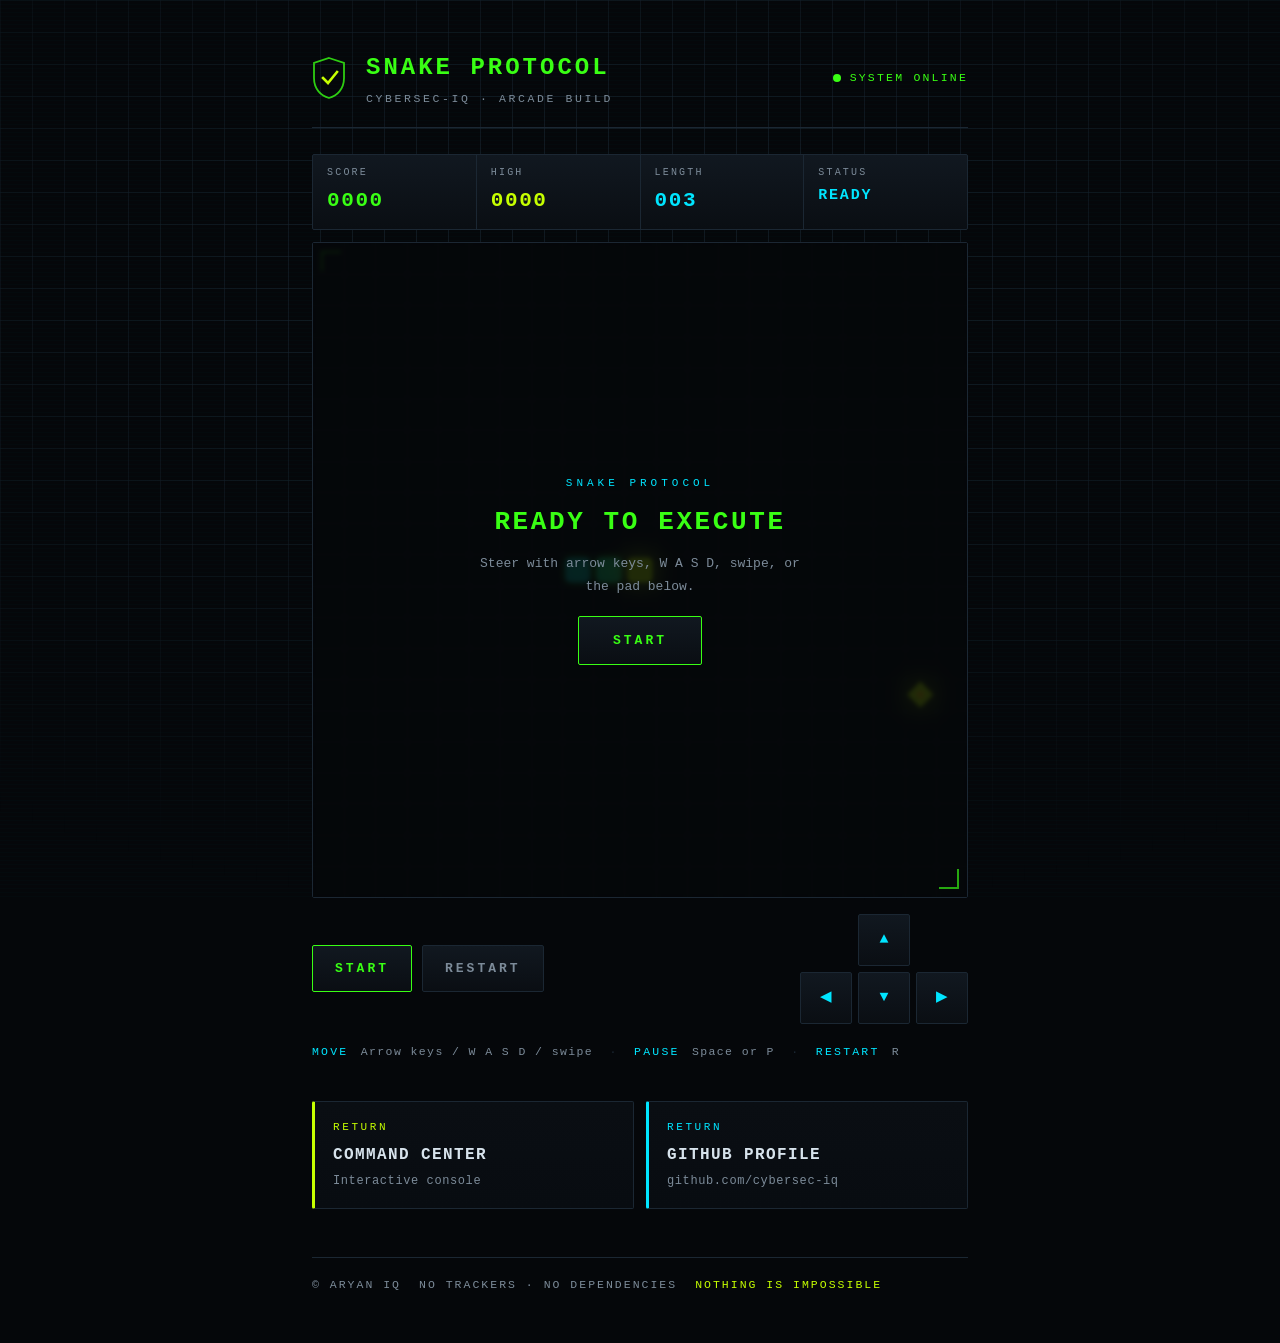
==== docs/snake/index.html @ 689ec7b6 "feat(game): add the playable SNAKE PROTOCOL build Original game, zero dependencies, zero network cal" ====
<!DOCTYPE html>
<html lang="en">
<head>
<meta charset="utf-8">
<meta name="viewport" content="width=device-width, initial-scale=1, viewport-fit=cover">
<meta http-equiv="Content-Security-Policy" content="default-src 'none'; script-src 'self'; style-src 'self'; img-src 'self' data:; connect-src 'none'; base-uri 'none'; form-action 'none'">
<meta name="referrer" content="strict-origin-when-cross-origin">
<title>Snake Protocol — Aryan IQ</title>
<meta name="description" content="SNAKE PROTOCOL — a cyberpunk Snake game by Aryan IQ. Keyboard and touch controls, no dependencies, no tracking.">
<meta name="color-scheme" content="dark">
<meta name="theme-color" content="#05070A">
<link rel="stylesheet" href="../styles.css">
<link rel="stylesheet" href="./styles.css">
<link rel="icon" href="data:image/svg+xml,%3Csvg xmlns='http://www.w3.org/2000/svg' viewBox='0 0 32 32'%3E%3Crect width='32' height='32' fill='%2305070A'/%3E%3Cpath d='M4 22h7v-6h7v-6h7' fill='none' stroke='%2339FF14' stroke-width='4'/%3E%3Crect x='24' y='7' width='5' height='5' fill='%23C6FF00'/%3E%3C/svg%3E">
</head>
<body class="game-body">
<a class="skip" href="#board">Skip to game board</a>

<div class="shell shell--game">

  <header class="mast">
    <svg class="mast__mark" viewBox="0 0 34 42" aria-hidden="true" focusable="false">
      <path d="M17 1 L32 6 V21 C32 32 25 39 17 41 C9 39 2 32 2 21 V6 Z" fill="none" stroke="#39FF14" stroke-width="1.8" opacity=".8"/>
      <path d="M11 21 l5 5 l9 -11" fill="none" stroke="#C6FF00" stroke-width="2.6" stroke-linecap="square"/>
    </svg>
    <div class="mast__id">
      <h1 class="mast__name mast__name--game">SNAKE PROTOCOL</h1>
      <p class="mast__role">cybersec-iq &middot; arcade build</p>
    </div>
    <p class="mast__status"><span class="dot"></span>SYSTEM ONLINE</p>
  </header>

  <main>

    <!-- HUD -->
    <section class="hud" aria-label="Game status">
      <div class="hud__cell">
        <span class="hud__k">Score</span>
        <span class="hud__v" id="score">0000</span>
      </div>
      <div class="hud__cell">
        <span class="hud__k">High</span>
        <span class="hud__v hud__v--lime" id="high">0000</span>
      </div>
      <div class="hud__cell">
        <span class="hud__k">Length</span>
        <span class="hud__v hud__v--cyan" id="length">003</span>
      </div>
      <div class="hud__cell">
        <span class="hud__k">Status</span>
        <span class="hud__v hud__v--status" id="status">READY</span>
      </div>
    </section>

    <p class="sr-live" id="live" role="status" aria-live="polite"></p>

    <!-- Board -->
    <div class="board" id="board">
      <canvas id="canvas" width="640" height="640" role="img"
              aria-label="Snake game board. Use arrow keys or W A S D to steer."></canvas>

      <div class="overlay" id="overlay" data-state="idle">
        <div class="overlay__inner">
          <p class="overlay__k" id="ov-k">SNAKE PROTOCOL</p>
          <p class="overlay__t" id="ov-t">READY TO EXECUTE</p>
          <p class="overlay__d" id="ov-d">Steer with arrow keys, W A S D, swipe, or the pad below.</p>
          <button class="btn btn--primary" id="ov-btn" type="button">START</button>
        </div>
      </div>
    </div>

    <!-- Controls -->
    <div class="controls">
      <div class="controls__btns">
        <button class="btn" id="btn-toggle" type="button" aria-describedby="hint">START</button>
        <button class="btn btn--ghost" id="btn-restart" type="button">RESTART</button>
      </div>

      <div class="pad" role="group" aria-label="Directional pad">
        <button class="pad__b pad__b--up"    type="button" data-dir="up"    aria-label="Move up">&#9650;</button>
        <button class="pad__b pad__b--left"  type="button" data-dir="left"  aria-label="Move left">&#9664;</button>
        <button class="pad__b pad__b--down"  type="button" data-dir="down"  aria-label="Move down">&#9660;</button>
        <button class="pad__b pad__b--right" type="button" data-dir="right" aria-label="Move right">&#9654;</button>
      </div>
    </div>

    <p class="hint" id="hint">
      <span class="hint__k">MOVE</span> Arrow keys / W A S D / swipe
      <span class="hint__sep">&middot;</span>
      <span class="hint__k">PAUSE</span> Space or P
      <span class="hint__sep">&middot;</span>
      <span class="hint__k">RESTART</span> R
    </p>

    <nav class="backnav" aria-label="Return links">
      <a class="card card--gh" href="../">
        <span class="card__k">Return</span>
        <span class="card__v">COMMAND CENTER</span>
        <span class="card__d">Interactive console</span>
      </a>
      <a class="card card--site" href="https://github.com/cybersec-iq" target="_blank" rel="noopener noreferrer">
        <span class="card__k">Return</span>
        <span class="card__v">GITHUB PROFILE</span>
        <span class="card__d">github.com/cybersec-iq</span>
      </a>
    </nav>

  </main>

  <footer class="foot">
    <span>&copy; ARYAN IQ</span>
    <span>NO TRACKERS &middot; NO DEPENDENCIES</span>
    <span class="foot__mission">NOTHING IS IMPOSSIBLE</span>
  </footer>

</div>

<script src="./game.js" defer></script>
</body>
</html>
---- docs/styles.css ----
/* cybersec-iq — shared design tokens + landing shell
   Zero dependencies. Zero external requests. */

:root {
  --void: #05070A;
  --surface: #0A0E13;
  --surface-2: #111820;
  --line: #1B2733;
  --neon: #39FF14;
  --lime: #C6FF00;
  --cyan: #00E5FF;
  --blue: #2979FF;
  --amber: #FFD400;
  --text: #D7E3EC;
  --muted: #7C8B99;
  --mono: ui-monospace, "JetBrains Mono", "Fira Code", SFMono-Regular, Menlo, Consolas, monospace;
  --unit: 8px;
  --radius: 2px;
}

*, *::before, *::after { box-sizing: border-box; }

html { -webkit-text-size-adjust: 100%; }

body {
  margin: 0;
  min-height: 100dvh;
  background: var(--void);
  color: var(--text);
  font-family: var(--mono);
  font-size: 15px;
  line-height: 1.65;
  overflow-x: hidden;
}

/* ambient grid + scanlines, drawn with gradients (no images) */
body::before {
  content: "";
  position: fixed;
  inset: 0;
  z-index: 0;
  pointer-events: none;
  background-image:
    linear-gradient(to right, rgba(27,39,51,.55) 1px, transparent 1px),
    linear-gradient(to bottom, rgba(27,39,51,.55) 1px, transparent 1px);
  background-size: 32px 32px;
  mask-image: radial-gradient(ellipse 90% 70% at 50% 32%, #000 25%, transparent 100%);
  -webkit-mask-image: radial-gradient(ellipse 90% 70% at 50% 32%, #000 25%, transparent 100%);
}
body::after {
  content: "";
  position: fixed;
  inset: 0;
  z-index: 1;
  pointer-events: none;
  opacity: .5;
  background: repeating-linear-gradient(
    to bottom, rgba(0,229,255,.035) 0 1px, transparent 1px 4px);
}

.shell { position: relative; z-index: 2; max-width: 1080px; margin: 0 auto; padding: clamp(20px, 4vw, 48px) clamp(16px, 4vw, 32px) 64px; }

/* ---------- skip link ---------- */
.skip {
  position: absolute; left: -9999px; top: 0;
  background: var(--neon); color: #05070A; padding: 10px 16px;
  font-weight: 700; letter-spacing: 2px; z-index: 99;
}
.skip:focus { left: 8px; top: 8px; }

/* ---------- focus ---------- */
:focus-visible { outline: 2px solid var(--neon); outline-offset: 3px; }

/* ---------- masthead ---------- */
.mast { display: flex; flex-wrap: wrap; align-items: center; gap: 12px 20px; padding-bottom: 18px; border-bottom: 1px solid var(--line); }
.mast__mark { width: 34px; height: 42px; flex: none; }
.mast__id { display: flex; flex-direction: column; }
.mast__name { font-size: clamp(20px, 4.4vw, 26px); font-weight: 700; letter-spacing: 4px; margin: 0; color: var(--neon); }
.mast__role { font-size: clamp(10px, 2.3vw, 11.5px); letter-spacing: 2.6px; color: var(--muted); margin: 2px 0 0; text-transform: uppercase; }
.mast__status { margin-left: auto; display: flex; align-items: center; gap: 9px; font-size: 11.5px; letter-spacing: 2.2px; color: var(--neon); }

.dot { width: 8px; height: 8px; background: currentColor; border-radius: 50%; animation: live 2.6s ease-in-out infinite; flex: none; }
@keyframes live { 0%, 100% { opacity: .38; } 50% { opacity: 1; } }

/* ---------- section chrome ---------- */
.sec { margin-top: clamp(30px, 6vw, 52px); }
.sec__head { display: flex; align-items: center; gap: 12px; margin-bottom: 16px; }
.sec__head h2 { font-size: clamp(12px, 2.8vw, 13.5px); letter-spacing: 4px; color: var(--cyan); margin: 0; text-transform: uppercase; font-weight: 700; }
.sec__head::after { content: ""; flex: 1; height: 1px; background: linear-gradient(to right, var(--line), transparent); }

/* ---------- panel ---------- */
.panel { background: linear-gradient(180deg, var(--surface) 0%, #080C11 100%); border: 1px solid var(--line); border-radius: var(--radius); }
.panel__bar { display: flex; align-items: center; gap: 8px; padding: 10px 14px; background: var(--surface-2); border-bottom: 1px solid var(--line); }
.panel__bar span.led { width: 10px; height: 10px; border-radius: 50%; flex: none; }
.led--r { background: #FF5F57; } .led--y { background: var(--amber); } .led--g { background: var(--neon); }
.panel__title { margin-left: 8px; font-size: 11.5px; letter-spacing: 2.2px; color: #5E6E7C; }

/* ---------- interactive terminal ---------- */
.term { padding: 16px clamp(12px, 3vw, 20px) 14px; }
.term__log { margin: 0; min-height: 240px; max-height: 46vh; overflow-y: auto; font-size: clamp(12.5px, 2.9vw, 14px); scrollbar-width: thin; scrollbar-color: var(--line) transparent; }
.term__log::-webkit-scrollbar { width: 8px; }
.term__log::-webkit-scrollbar-thumb { background: var(--line); }
.term__line { white-space: pre-wrap; overflow-wrap: anywhere; margin: 0; }
.term__line--cmd { color: var(--text); }
.term__line--key { color: var(--cyan); }
.term__line--ok { color: var(--neon); }
.term__line--hi { color: var(--lime); }
.term__line--err { color: var(--amber); }
.term__line--dim { color: var(--muted); }
.term__line a { color: var(--blue); text-underline-offset: 3px; }
.term__line a:hover, .term__line a:focus-visible { color: var(--cyan); }

.term__form { display: flex; align-items: center; gap: 10px; margin-top: 12px; border-top: 1px solid var(--line); padding-top: 12px; }
.term__ps { color: var(--lime); font-weight: 700; flex: none; }
.term__in {
  flex: 1; min-width: 0; background: transparent; border: 0; color: var(--text);
  font: inherit; font-size: clamp(12.5px, 2.9vw, 14px); padding: 4px 0; caret-color: var(--neon);
}
.term__in:focus { outline: none; }
.term__form:focus-within { border-top-color: var(--neon); }
.term__hint { font-size: 11px; letter-spacing: 1.6px; color: var(--muted); margin: 10px 0 0; }

/* ---------- action grid ---------- */
.grid { display: grid; grid-template-columns: repeat(auto-fit, minmax(210px, 1fr)); gap: 12px; }

.card {
  display: block; padding: 16px 18px; text-decoration: none; color: var(--text);
  background: linear-gradient(180deg, var(--surface) 0%, #080C11 100%);
  border: 1px solid var(--line); border-left: 3px solid var(--accent, var(--cyan));
  border-radius: var(--radius); transition: border-color .18s ease, transform .18s ease, background .18s ease;
}
.card:hover, .card:focus-visible { border-color: var(--accent, var(--cyan)); transform: translateY(-2px); background: linear-gradient(180deg, #0D141C 0%, #0A0F15 100%); }
.card__k { display: block; font-size: 11px; letter-spacing: 2.6px; color: var(--accent, var(--cyan)); text-transform: uppercase; }
.card__v { display: block; margin-top: 6px; font-size: clamp(14px, 3.2vw, 16px); font-weight: 700; letter-spacing: 1.4px; }
.card__d { display: block; margin-top: 4px; font-size: 12px; color: var(--muted); letter-spacing: .6px; }

.card--snake { --accent: var(--neon); }
.card--site  { --accent: var(--cyan); }
.card--gh    { --accent: var(--lime); }

/* ---------- footer ---------- */
.foot { margin-top: 48px; padding-top: 18px; border-top: 1px solid var(--line); display: flex; flex-wrap: wrap; gap: 8px 18px; font-size: 11.5px; letter-spacing: 2px; color: var(--muted); }
.foot a { color: var(--muted); text-decoration: none; }
.foot a:hover, .foot a:focus-visible { color: var(--neon); }
.foot__mission { color: var(--lime); }

@media (prefers-reduced-motion: reduce) {
  *, *::before, *::after { animation-duration: .001ms !important; animation-iteration-count: 1 !important; transition-duration: .001ms !important; }
  body::after { display: none; }
}
---- docs/snake/styles.css ----
/* cybersec-iq — SNAKE PROTOCOL
   Extends ../styles.css. No external assets. */

.shell--game { max-width: 720px; padding-bottom: 48px; }

.mast__name--game { font-size: clamp(17px, 4vw, 24px); letter-spacing: 3px; }

.sr-live {
  position: absolute; width: 1px; height: 1px; padding: 0; margin: -1px;
  overflow: hidden; clip: rect(0 0 0 0); white-space: nowrap; border: 0;
}

/* ---------- HUD ---------- */

.hud {
  display: grid;
  grid-template-columns: repeat(4, 1fr);
  gap: 1px;
  margin-top: clamp(16px, 4vw, 26px);
  background: var(--line);
  border: 1px solid var(--line);
  border-radius: var(--radius);
  overflow: hidden;
}

.hud__cell {
  background: linear-gradient(180deg, var(--surface-2) 0%, var(--surface) 100%);
  padding: 10px clamp(6px, 2vw, 14px);
  display: flex; flex-direction: column; gap: 3px; min-width: 0;
}

.hud__k {
  font-size: clamp(8.5px, 2.1vw, 10px);
  letter-spacing: 2.2px; color: var(--muted); text-transform: uppercase;
}

.hud__v {
  font-size: clamp(15px, 4.4vw, 21px);
  font-weight: 700; letter-spacing: 1.6px; color: var(--neon);
  font-variant-numeric: tabular-nums;
  white-space: nowrap; overflow: hidden; text-overflow: clip;
}

.hud__v--lime { color: var(--lime); }
.hud__v--cyan { color: var(--cyan); }
.hud__v--status { font-size: clamp(11px, 3vw, 15px); letter-spacing: 1.8px; }

.hud__v--status[data-s="READY"]  { color: var(--cyan); }
.hud__v--status[data-s="ACTIVE"] { color: var(--neon); }
.hud__v--status[data-s="PAUSED"] { color: var(--amber); }
.hud__v--status[data-s="FAILED"] { color: #FF5F57; }

/* ---------- board ---------- */

.board {
  position: relative;
  margin-top: 12px;
  aspect-ratio: 1 / 1;
  width: 100%;
  border: 1px solid var(--line);
  border-radius: var(--radius);
  background: #05070A;
  overflow: hidden;
  touch-action: none;         /* swipes belong to the game, not the page */
}

.board canvas { display: block; width: 100%; height: 100%; }

/* HUD corner brackets on the board */
.board::before, .board::after {
  content: ""; position: absolute; width: 20px; height: 20px; pointer-events: none;
  border-color: var(--neon); border-style: solid; opacity: .65;
}
.board::before { top: 8px;    left: 8px;    border-width: 2px 0 0 2px; }
.board::after  { bottom: 8px; right: 8px;   border-width: 0 2px 2px 0; }

/* ---------- overlay ---------- */

.overlay {
  position: absolute; inset: 0;
  display: flex; align-items: center; justify-content: center;
  background: rgba(5, 7, 10, .86);
  backdrop-filter: blur(2px);
  -webkit-backdrop-filter: blur(2px);
  padding: 20px;
  text-align: center;
}

.overlay[hidden] { display: none; }

.overlay__inner { max-width: 340px; }

.overlay__k {
  margin: 0; font-size: clamp(9.5px, 2.4vw, 11px); letter-spacing: 4px;
  color: var(--cyan); text-transform: uppercase;
}

.overlay__t {
  margin: 8px 0 0; font-size: clamp(18px, 5.2vw, 26px); font-weight: 700;
  letter-spacing: 2.6px; color: var(--neon);
}

.overlay[data-state="over"] .overlay__t { color: #FF5F57; }
.overlay[data-state="paused"] .overlay__t { color: var(--amber); }

.overlay__d {
  margin: 10px 0 0; font-size: clamp(11.5px, 2.9vw, 13px);
  color: var(--muted); line-height: 1.7;
}

.overlay__inner .btn { margin-top: 18px; }

/* ---------- buttons ---------- */

.btn {
  font: inherit; font-size: clamp(11.5px, 2.9vw, 13px); font-weight: 700;
  letter-spacing: 3px; text-transform: uppercase;
  color: var(--neon);
  background: linear-gradient(180deg, var(--surface-2) 0%, var(--surface) 100%);
  border: 1px solid var(--neon); border-radius: var(--radius);
  padding: 12px 22px; min-height: 44px; cursor: pointer;
  transition: background .16s ease, color .16s ease, transform .12s ease;
}
.btn:hover, .btn:focus-visible { background: var(--neon); color: #05070A; }
.btn:active { transform: translateY(1px); }

.btn--primary { padding: 13px 34px; }

.btn--ghost { color: var(--muted); border-color: var(--line); }
.btn--ghost:hover, .btn--ghost:focus-visible { color: var(--cyan); border-color: var(--cyan); background: var(--surface-2); }

/* ---------- controls ---------- */

.controls {
  display: flex; flex-wrap: wrap; align-items: center; justify-content: space-between;
  gap: 16px; margin-top: 16px;
}

.controls__btns { display: flex; gap: 10px; flex-wrap: wrap; }

.pad {
  display: grid;
  grid-template-columns: repeat(3, 52px);
  grid-template-rows: repeat(2, 52px);
  gap: 6px;
}

.pad__b {
  font: inherit; font-size: 15px; line-height: 1;
  color: var(--cyan);
  background: linear-gradient(180deg, var(--surface-2) 0%, var(--surface) 100%);
  border: 1px solid var(--line); border-radius: var(--radius);
  cursor: pointer; display: flex; align-items: center; justify-content: center;
  min-width: 52px; min-height: 52px;
  -webkit-tap-highlight-color: transparent;
  transition: border-color .14s ease, color .14s ease, background .14s ease;
}
.pad__b:hover, .pad__b:focus-visible, .pad__b:active {
  border-color: var(--cyan); color: #05070A; background: var(--cyan);
}

.pad__b--up    { grid-column: 2; grid-row: 1; }
.pad__b--left  { grid-column: 1; grid-row: 2; }
.pad__b--down  { grid-column: 2; grid-row: 2; }
.pad__b--right { grid-column: 3; grid-row: 2; }

/* ---------- hint ---------- */

.hint {
  margin: 16px 0 0; font-size: clamp(10.5px, 2.5vw, 11.5px);
  letter-spacing: 1.4px; color: var(--muted); line-height: 2;
}
.hint__k { color: var(--cyan); letter-spacing: 2.2px; margin-right: 4px; }
.hint__sep { color: var(--line); margin: 0 8px; }

/* ---------- back navigation ---------- */

.backnav {
  display: grid; grid-template-columns: repeat(auto-fit, minmax(210px, 1fr));
  gap: 12px; margin-top: clamp(26px, 5vw, 38px);
}

/* ---------- narrow screens ---------- */

@media (max-width: 600px) {
  .hud { grid-template-columns: repeat(2, 1fr); }
  .controls { flex-direction: column; align-items: stretch; }
  .controls__btns .btn { flex: 1; }
  .pad { justify-content: center; margin: 0 auto; grid-template-columns: repeat(3, 58px); grid-template-rows: repeat(2, 58px); }
  .pad__b { min-width: 58px; min-height: 58px; font-size: 17px; }
}

/* Pointer-capable devices with a keyboard rarely need the pad, but it stays
   available — hiding it would break tablet + hybrid laptops. */
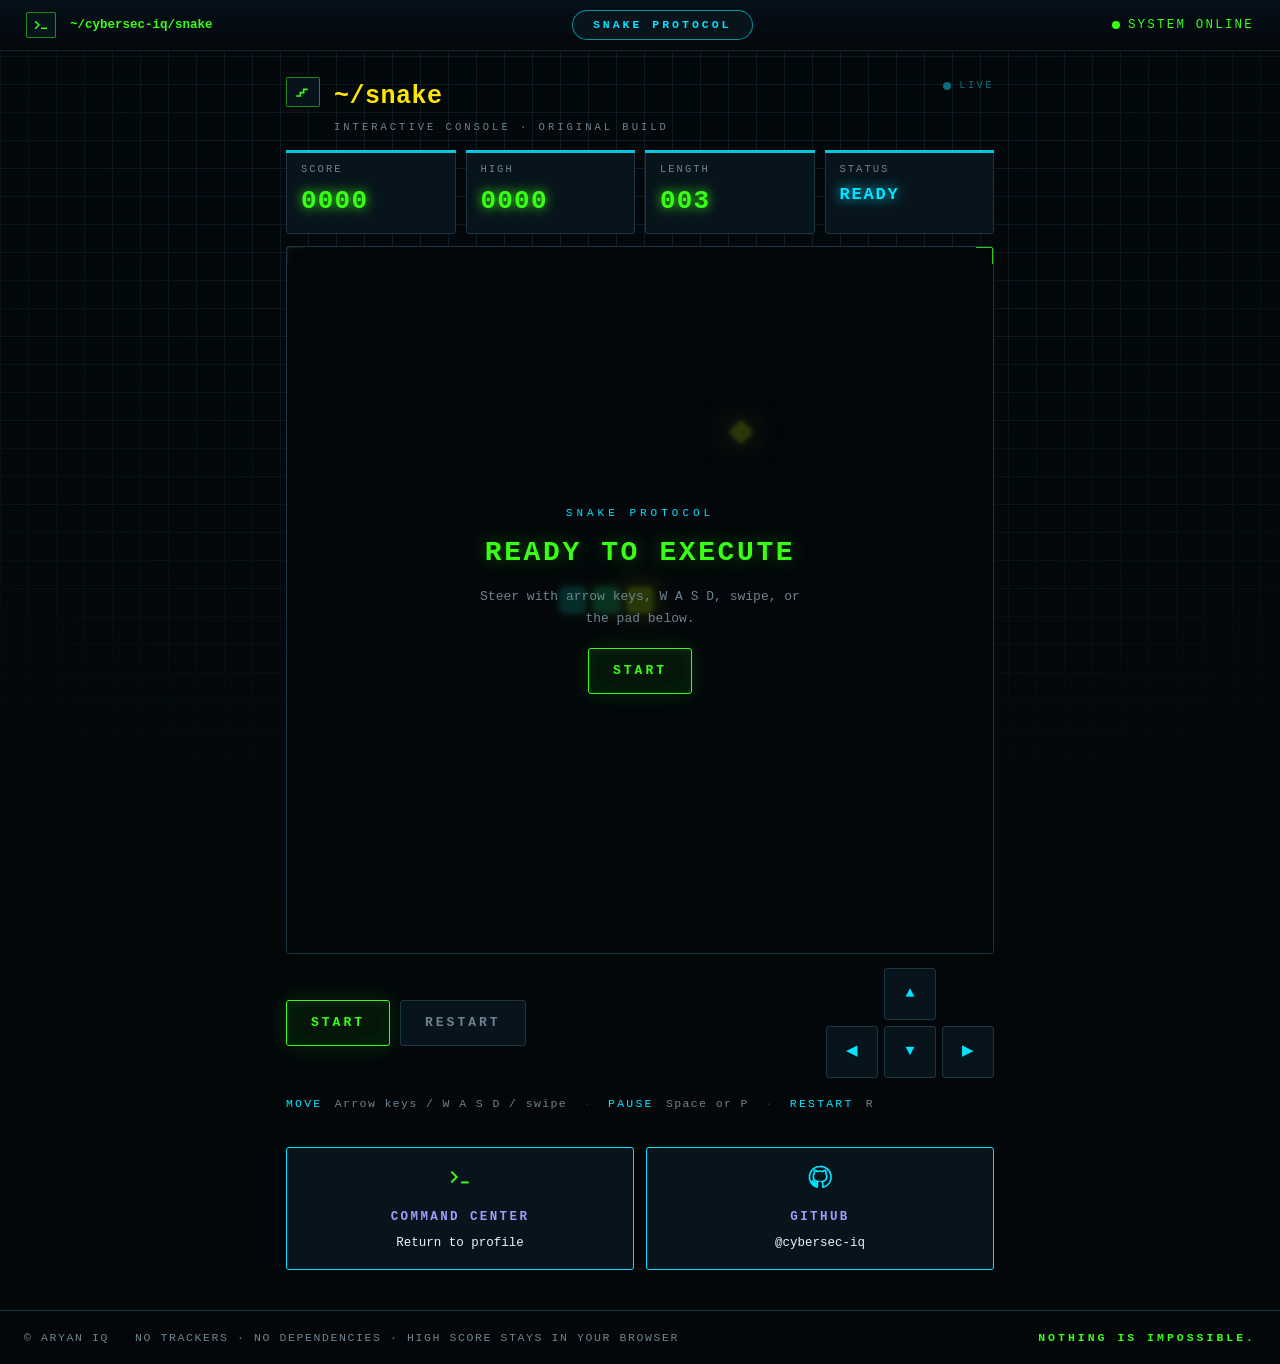
==== commit 79b2327a: "feat(pages): rebuild GitHub Pages as an interactive command center The Pages build is where full int" ====
--- a/docs/snake/index.html
+++ b/docs/snake/index.html
@@ -8,54 +8,57 @@
 <title>Snake Protocol — Aryan IQ</title>
 <meta name="description" content="SNAKE PROTOCOL — a cyberpunk Snake game by Aryan IQ. Keyboard and touch controls, no dependencies, no tracking.">
 <meta name="color-scheme" content="dark">
-<meta name="theme-color" content="#05070A">
+<meta name="theme-color" content="#03070A">
 <link rel="stylesheet" href="../styles.css">
 <link rel="stylesheet" href="./styles.css">
-<link rel="icon" href="data:image/svg+xml,%3Csvg xmlns='http://www.w3.org/2000/svg' viewBox='0 0 32 32'%3E%3Crect width='32' height='32' fill='%2305070A'/%3E%3Cpath d='M4 22h7v-6h7v-6h7' fill='none' stroke='%2339FF14' stroke-width='4'/%3E%3Crect x='24' y='7' width='5' height='5' fill='%23C6FF00'/%3E%3C/svg%3E">
+<link rel="icon" href="data:image/svg+xml,%3Csvg xmlns='http://www.w3.org/2000/svg' viewBox='0 0 32 32'%3E%3Crect width='32' height='32' fill='%2303070A'/%3E%3Cpath d='M4 22h7v-6h7v-6h7' fill='none' stroke='%2339FF14' stroke-width='4'/%3E%3Crect x='24' y='7' width='5' height='5' fill='%23DFFF00'/%3E%3C/svg%3E">
 </head>
-<body class="game-body">
+<body>
 <a class="skip" href="#board">Skip to game board</a>
 
-<div class="shell shell--game">
+<header class="topbar">
+  <span class="topbar__glyph" aria-hidden="true">
+    <svg width="16" height="16" viewBox="0 0 24 24" fill="none" stroke="#39FF14" stroke-width="2.2" stroke-linecap="square">
+      <path d="M4 7 l5 5 l-5 5"/><path d="M13 17 h7"/>
+    </svg>
+  </span>
+  <span class="topbar__path">~/cybersec-iq/snake</span>
+  <span class="topbar__badge">SNAKE PROTOCOL</span>
+  <span class="topbar__state"><span class="dot"></span>SYSTEM ONLINE</span>
+</header>
 
-  <header class="mast">
-    <svg class="mast__mark" viewBox="0 0 34 42" aria-hidden="true" focusable="false">
-      <path d="M17 1 L32 6 V21 C32 32 25 39 17 41 C9 39 2 32 2 21 V6 Z" fill="none" stroke="#39FF14" stroke-width="1.8" opacity=".8"/>
-      <path d="M11 21 l5 5 l9 -11" fill="none" stroke="#C6FF00" stroke-width="2.6" stroke-linecap="square"/>
-    </svg>
-    <div class="mast__id">
-      <h1 class="mast__name mast__name--game">SNAKE PROTOCOL</h1>
-      <p class="mast__role">cybersec-iq &middot; arcade build</p>
-    </div>
-    <p class="mast__status"><span class="dot"></span>SYSTEM ONLINE</p>
-  </header>
+<div class="game">
+
+  <div class="sec__head">
+    <span class="sec__glyph" aria-hidden="true"><svg width="16" height="16" viewBox="0 0 24 24" fill="none" stroke="#39FF14" stroke-width="2.4" stroke-linecap="square"><path d="M3 18 h5 v-5 h5 v-5 h5"/></svg></span>
+    <span class="sec__titles">
+      <h1 class="sec__path">~/snake</h1>
+      <p class="sec__sub">INTERACTIVE CONSOLE &middot; ORIGINAL BUILD</p>
+    </span>
+    <span class="sec__right"><span class="dot" style="color:#39FF14"></span>LIVE</span>
+  </div>
 
   <main>
-
     <!-- HUD -->
     <section class="hud" aria-label="Game status">
-      <div class="hud__cell">
-        <span class="hud__k">Score</span>
-        <span class="hud__v" id="score">0000</span>
+      <div class="hud__cell" style="--accent:#FFE600">
+        <span class="hud__k">Score</span><span class="hud__v" id="score">0000</span>
       </div>
-      <div class="hud__cell">
-        <span class="hud__k">High</span>
-        <span class="hud__v hud__v--lime" id="high">0000</span>
+      <div class="hud__cell" style="--accent:#DFFF00">
+        <span class="hud__k">High</span><span class="hud__v" id="high">0000</span>
       </div>
-      <div class="hud__cell">
-        <span class="hud__k">Length</span>
-        <span class="hud__v hud__v--cyan" id="length">003</span>
+      <div class="hud__cell" style="--accent:#00E5FF">
+        <span class="hud__k">Length</span><span class="hud__v" id="length">003</span>
       </div>
-      <div class="hud__cell">
-        <span class="hud__k">Status</span>
-        <span class="hud__v hud__v--status" id="status">READY</span>
+      <div class="hud__cell" style="--accent:#39FF14">
+        <span class="hud__k">Status</span><span class="hud__v hud__v--status" id="status">READY</span>
       </div>
     </section>
 
     <p class="sr-live" id="live" role="status" aria-live="polite"></p>
 
     <!-- Board -->
-    <div class="board" id="board">
+    <div class="board panel panel--brackets panel--green" id="board">
       <canvas id="canvas" width="640" height="640" role="img"
               aria-label="Snake game board. Use arrow keys or W A S D to steer."></canvas>
 
@@ -64,7 +67,7 @@
           <p class="overlay__k" id="ov-k">SNAKE PROTOCOL</p>
           <p class="overlay__t" id="ov-t">READY TO EXECUTE</p>
           <p class="overlay__d" id="ov-d">Steer with arrow keys, W A S D, swipe, or the pad below.</p>
-          <button class="btn btn--primary" id="ov-btn" type="button">START</button>
+          <button class="btn btn--sm" id="ov-btn" type="button">START</button>
         </div>
       </div>
     </div>
@@ -72,8 +75,8 @@
     <!-- Controls -->
     <div class="controls">
       <div class="controls__btns">
-        <button class="btn" id="btn-toggle" type="button" aria-describedby="hint">START</button>
-        <button class="btn btn--ghost" id="btn-restart" type="button">RESTART</button>
+        <button class="btn btn--sm" id="btn-toggle" type="button" aria-describedby="hint">START</button>
+        <button class="btn btn--sm btn--ghost" id="btn-restart" type="button">RESTART</button>
       </div>
 
       <div class="pad" role="group" aria-label="Directional pad">
@@ -92,28 +95,26 @@
       <span class="hint__k">RESTART</span> R
     </p>
 
-    <nav class="backnav" aria-label="Return links">
-      <a class="card card--gh" href="../">
-        <span class="card__k">Return</span>
-        <span class="card__v">COMMAND CENTER</span>
-        <span class="card__d">Interactive console</span>
+    <nav class="tiles backnav" aria-label="Return links">
+      <a class="tile" style="--accent:#39FF14" href="../">
+        <svg width="26" height="26" viewBox="0 0 24 24" fill="none" stroke="#39FF14" stroke-width="1.8" aria-hidden="true"><path d="M4 7 l5 5 l-5 5"/><path d="M13 17 h7"/></svg>
+        <p class="tile__title">COMMAND CENTER</p>
+        <p class="tile__value">Return to profile</p>
       </a>
-      <a class="card card--site" href="https://github.com/cybersec-iq" target="_blank" rel="noopener noreferrer">
-        <span class="card__k">Return</span>
-        <span class="card__v">GITHUB PROFILE</span>
-        <span class="card__d">github.com/cybersec-iq</span>
+      <a class="tile" style="--accent:#00E5FF" href="https://github.com/cybersec-iq" target="_blank" rel="noopener noreferrer">
+        <svg width="26" height="26" viewBox="0 0 24 24" fill="none" stroke="#00E5FF" stroke-width="1.6" aria-hidden="true"><path d="M12 2.2 a9.8 9.8 0 0 0-3.1 19.1 c.5.1.7-.2.7-.5 v-1.8 c-2.7.6-3.3-1.3-3.3-1.3 -.4-1.1-1.1-1.4-1.1-1.4 -.9-.6.1-.6.1-.6 1 .1 1.5 1 1.5 1 .9 1.5 2.3 1.1 2.9.8 .1-.6.3-1.1.6-1.3 -2.2-.2-4.5-1.1-4.5-4.9 0-1.1.4-2 1-2.7 -.1-.3-.4-1.3.1-2.7 0 0 .8-.3 2.7 1 a9.4 9.4 0 0 1 4.9 0 c1.9-1.3 2.7-1 2.7-1 .5 1.4.2 2.4.1 2.7 .6.7 1 1.6 1 2.7 0 3.8-2.3 4.7-4.5 4.9 .4.3.7.9.7 1.9 v2.8 c0 .3.2.6.7.5 A9.8 9.8 0 0 0 12 2.2 Z"/></svg>
+        <p class="tile__title">GITHUB</p>
+        <p class="tile__value">@cybersec-iq</p>
       </a>
     </nav>
+  </main>
+</div>
 
-  </main>
-
-  <footer class="foot">
-    <span>&copy; ARYAN IQ</span>
-    <span>NO TRACKERS &middot; NO DEPENDENCIES</span>
-    <span class="foot__mission">NOTHING IS IMPOSSIBLE</span>
-  </footer>
-
-</div>
+<footer class="foot">
+  <span>&copy; ARYAN IQ</span>
+  <span>NO TRACKERS &middot; NO DEPENDENCIES &middot; HIGH SCORE STAYS IN YOUR BROWSER</span>
+  <span class="foot__mission">NOTHING IS IMPOSSIBLE.</span>
+</footer>
 
 <script src="./game.js" defer></script>
 </body>
--- a/docs/styles.css
+++ b/docs/styles.css
@@ -1,26 +1,42 @@
-/* cybersec-iq — shared design tokens + landing shell
-   Zero dependencies. Zero external requests. */
+/* cybersec-iq — developer command center
+   Reference: 01_MASTER_STYLE_COMMAND_CENTER.png for the global language,
+   02/03/04/05 for the individual sections.
+   Zero dependencies, zero external requests, no web fonts. */
 
 :root {
-  --void: #05070A;
-  --surface: #0A0E13;
-  --surface-2: #111820;
-  --line: #1B2733;
-  --neon: #39FF14;
-  --lime: #C6FF00;
+  /* identical tokens to tools/design.py */
+  --void: #03070A;
+  --surface: #050D13;
+  --surface-2: #08141C;
+  --surface-3: #0B1A23;
+  --line: #12242E;
+  --line-2: #1B3541;
+  --line-3: #284653;
+
+  --green: #39FF14;
+  --green-dim: #1B7A10;
   --cyan: #00E5FF;
+  --cyan-dim: #0A6C7C;
+  --yellow: #FFE600;
+  --lime: #DFFF00;
   --blue: #2979FF;
-  --amber: #FFD400;
-  --text: #D7E3EC;
-  --muted: #7C8B99;
-  --mono: ui-monospace, "JetBrains Mono", "Fira Code", SFMono-Regular, Menlo, Consolas, monospace;
-  --unit: 8px;
-  --radius: 2px;
+
+  --text: #C3CDD6;
+  --text-hi: #EAF2F7;
+  --muted: #6E828F;
+  --faint: #3A4C58;
+
+  --mono: ui-monospace, "JetBrains Mono", "IBM Plex Mono", "Space Mono",
+          SFMono-Regular, Menlo, Consolas, monospace;
+
+  --rail: 296px;
+  --gap: 18px;
+  --radius: 3px;
 }
 
 *, *::before, *::after { box-sizing: border-box; }
-
-html { -webkit-text-size-adjust: 100%; }
+html { -webkit-text-size-adjust: 100%; scroll-behavior: smooth; }
+@media (prefers-reduced-motion: reduce) { html { scroll-behavior: auto; } }
 
 body {
   margin: 0;
@@ -28,123 +44,378 @@
   background: var(--void);
   color: var(--text);
   font-family: var(--mono);
-  font-size: 15px;
-  line-height: 1.65;
+  font-size: 14px;
+  line-height: 1.6;
   overflow-x: hidden;
 }
 
-/* ambient grid + scanlines, drawn with gradients (no images) */
+/* ambient grid + scanlines, drawn with gradients only */
 body::before {
-  content: "";
-  position: fixed;
-  inset: 0;
-  z-index: 0;
-  pointer-events: none;
+  content: ""; position: fixed; inset: 0; z-index: 0; pointer-events: none;
   background-image:
-    linear-gradient(to right, rgba(27,39,51,.55) 1px, transparent 1px),
-    linear-gradient(to bottom, rgba(27,39,51,.55) 1px, transparent 1px);
-  background-size: 32px 32px;
-  mask-image: radial-gradient(ellipse 90% 70% at 50% 32%, #000 25%, transparent 100%);
-  -webkit-mask-image: radial-gradient(ellipse 90% 70% at 50% 32%, #000 25%, transparent 100%);
+    linear-gradient(to right, rgba(18,36,46,.7) 1px, transparent 1px),
+    linear-gradient(to bottom, rgba(18,36,46,.7) 1px, transparent 1px);
+  background-size: 28px 28px;
+  mask-image: radial-gradient(ellipse 100% 80% at 50% 20%, #000 20%, transparent 95%);
+  -webkit-mask-image: radial-gradient(ellipse 100% 80% at 50% 20%, #000 20%, transparent 95%);
 }
 body::after {
-  content: "";
-  position: fixed;
-  inset: 0;
-  z-index: 1;
-  pointer-events: none;
-  opacity: .5;
-  background: repeating-linear-gradient(
-    to bottom, rgba(0,229,255,.035) 0 1px, transparent 1px 4px);
-}
-
-.shell { position: relative; z-index: 2; max-width: 1080px; margin: 0 auto; padding: clamp(20px, 4vw, 48px) clamp(16px, 4vw, 32px) 64px; }
-
-/* ---------- skip link ---------- */
+  content: ""; position: fixed; inset: 0; z-index: 1; pointer-events: none; opacity: .55;
+  background: repeating-linear-gradient(to bottom, rgba(0,229,255,.03) 0 1px, transparent 1px 3px);
+}
+
 .skip {
-  position: absolute; left: -9999px; top: 0;
-  background: var(--neon); color: #05070A; padding: 10px 16px;
-  font-weight: 700; letter-spacing: 2px; z-index: 99;
+  position: absolute; left: -9999px; top: 0; z-index: 99;
+  background: var(--green); color: #03070A; padding: 10px 16px;
+  font-weight: 700; letter-spacing: 2px;
 }
 .skip:focus { left: 8px; top: 8px; }
-
-/* ---------- focus ---------- */
-:focus-visible { outline: 2px solid var(--neon); outline-offset: 3px; }
-
-/* ---------- masthead ---------- */
-.mast { display: flex; flex-wrap: wrap; align-items: center; gap: 12px 20px; padding-bottom: 18px; border-bottom: 1px solid var(--line); }
-.mast__mark { width: 34px; height: 42px; flex: none; }
-.mast__id { display: flex; flex-direction: column; }
-.mast__name { font-size: clamp(20px, 4.4vw, 26px); font-weight: 700; letter-spacing: 4px; margin: 0; color: var(--neon); }
-.mast__role { font-size: clamp(10px, 2.3vw, 11.5px); letter-spacing: 2.6px; color: var(--muted); margin: 2px 0 0; text-transform: uppercase; }
-.mast__status { margin-left: auto; display: flex; align-items: center; gap: 9px; font-size: 11.5px; letter-spacing: 2.2px; color: var(--neon); }
-
-.dot { width: 8px; height: 8px; background: currentColor; border-radius: 50%; animation: live 2.6s ease-in-out infinite; flex: none; }
-@keyframes live { 0%, 100% { opacity: .38; } 50% { opacity: 1; } }
-
-/* ---------- section chrome ---------- */
-.sec { margin-top: clamp(30px, 6vw, 52px); }
-.sec__head { display: flex; align-items: center; gap: 12px; margin-bottom: 16px; }
-.sec__head h2 { font-size: clamp(12px, 2.8vw, 13.5px); letter-spacing: 4px; color: var(--cyan); margin: 0; text-transform: uppercase; font-weight: 700; }
-.sec__head::after { content: ""; flex: 1; height: 1px; background: linear-gradient(to right, var(--line), transparent); }
-
-/* ---------- panel ---------- */
-.panel { background: linear-gradient(180deg, var(--surface) 0%, #080C11 100%); border: 1px solid var(--line); border-radius: var(--radius); }
-.panel__bar { display: flex; align-items: center; gap: 8px; padding: 10px 14px; background: var(--surface-2); border-bottom: 1px solid var(--line); }
-.panel__bar span.led { width: 10px; height: 10px; border-radius: 50%; flex: none; }
-.led--r { background: #FF5F57; } .led--y { background: var(--amber); } .led--g { background: var(--neon); }
-.panel__title { margin-left: 8px; font-size: 11.5px; letter-spacing: 2.2px; color: #5E6E7C; }
-
-/* ---------- interactive terminal ---------- */
-.term { padding: 16px clamp(12px, 3vw, 20px) 14px; }
-.term__log { margin: 0; min-height: 240px; max-height: 46vh; overflow-y: auto; font-size: clamp(12.5px, 2.9vw, 14px); scrollbar-width: thin; scrollbar-color: var(--line) transparent; }
+:focus-visible { outline: 2px solid var(--green); outline-offset: 3px; }
+
+/* ---------------- top bar ---------------- */
+
+.topbar {
+  position: relative; z-index: 3;
+  display: flex; align-items: center; gap: 14px;
+  padding: 10px clamp(12px, 3vw, 26px);
+  border-bottom: 1px solid var(--line);
+  background: linear-gradient(180deg, #061019 0%, var(--void) 100%);
+  font-size: 12.5px;
+}
+.topbar__glyph {
+  width: 30px; height: 26px; flex: none;
+  border: 1px solid rgba(57,255,20,.5); border-radius: 2px;
+  background: var(--surface-2);
+  display: grid; place-items: center;
+}
+.topbar__path { color: var(--green); font-weight: 600; }
+.topbar__branch { color: var(--muted); display: flex; align-items: center; gap: 6px; }
+.topbar__badge {
+  margin: 0 auto;
+  border: 1px solid rgba(0,229,255,.6); border-radius: 20px;
+  padding: 5px 20px; color: var(--cyan); letter-spacing: 3px;
+  font-weight: 600; font-size: 11.5px; white-space: nowrap;
+  background: var(--surface-2);
+}
+.topbar__state { color: var(--green); letter-spacing: 2.2px; display: flex; align-items: center; gap: 8px; }
+
+.dot { width: 8px; height: 8px; border-radius: 50%; background: currentColor; flex: none;
+       animation: live 2.8s ease-in-out infinite; }
+@keyframes live { 0%,100% { opacity: .38; } 50% { opacity: 1; } }
+
+/* ---------------- shell ---------------- */
+
+.shell {
+  position: relative; z-index: 2;
+  display: grid; grid-template-columns: var(--rail) minmax(0, 1fr);
+  gap: var(--gap);
+  max-width: 1520px; margin: 0 auto;
+  padding: var(--gap) clamp(12px, 3vw, 26px) 40px;
+  align-items: start;
+}
+
+/* ---------------- panels ---------------- */
+
+.panel {
+  position: relative;
+  background: linear-gradient(180deg, var(--surface) 0%, #040B10 100%);
+  border: 1px solid var(--line-2);
+  border-radius: var(--radius);
+}
+.panel--brackets::before, .panel--brackets::after {
+  content: ""; position: absolute; width: 18px; height: 18px; pointer-events: none;
+  border-color: var(--yellow); border-style: solid; opacity: .8;
+}
+.panel--brackets::before { top: -1px; left: -1px; border-width: 2px 0 0 2px; }
+.panel--brackets::after  { top: -1px; right: -1px; border-width: 2px 2px 0 0; }
+.panel--cyan::before, .panel--cyan::after { border-color: var(--cyan); }
+.panel--green::before, .panel--green::after { border-color: var(--green); }
+
+/* ---------------- rail ---------------- */
+
+.rail { position: sticky; top: var(--gap); display: grid; gap: var(--gap); }
+
+.ident { padding: 22px 20px 18px; text-align: center; }
+.ident__mark { width: 74px; height: 88px; margin: 0 auto 12px; display: block; }
+.ident__name { margin: 0; font-size: 25px; letter-spacing: 4px; color: var(--green); font-weight: 700; }
+.ident__handle { margin: 4px 0 0; font-size: 12px; color: var(--cyan); letter-spacing: 1.4px; }
+.ident__roles { margin: 14px 0 0; padding: 14px 0 0; border-top: 1px solid var(--line);
+                display: grid; gap: 8px; text-align: left; }
+.ident__role { display: flex; align-items: center; gap: 10px; font-size: 12.5px; color: var(--text); }
+.ident__role svg { flex: none; }
+
+.nav { padding: 10px; display: grid; gap: 3px; }
+.nav__label { padding: 6px 12px 8px; font-size: 10.5px; letter-spacing: 3px; color: var(--muted); }
+.nav__link {
+  display: flex; align-items: center; gap: 11px;
+  padding: 10px 13px; border-radius: 2px; border-left: 2px solid transparent;
+  color: var(--text); text-decoration: none; font-size: 13.5px; letter-spacing: .6px;
+  transition: background .16s ease, color .16s ease, border-color .16s ease;
+}
+.nav__link svg { flex: none; opacity: .8; }
+.nav__link:hover, .nav__link:focus-visible { background: var(--surface-2); color: var(--cyan); }
+.nav__link[aria-current="true"] {
+  background: linear-gradient(90deg, rgba(57,255,20,.10), transparent);
+  border-left-color: var(--green); color: var(--green);
+}
+.nav__link[aria-current="true"] svg { opacity: 1; }
+.nav__link::after {
+  content: ""; margin-left: auto; width: 6px; height: 6px; border-radius: 50%;
+  background: var(--green); opacity: 0;
+}
+.nav__link[aria-current="true"]::after { opacity: 1; }
+
+.session { padding: 16px 18px; }
+.session__head { display: flex; align-items: center; justify-content: space-between;
+                 font-size: 10.5px; letter-spacing: 2.6px; color: var(--cyan); margin-bottom: 12px; }
+.session__row { display: flex; justify-content: space-between; gap: 10px;
+                font-size: 11.5px; padding: 5px 0; }
+.session__k { color: var(--muted); letter-spacing: 1.2px; }
+.session__v { color: var(--text); font-variant-numeric: tabular-nums; }
+.session__v--green { color: var(--green); }
+.session__v--cyan { color: var(--cyan); }
+.session__note { margin: 12px 0 0; padding-top: 10px; border-top: 1px solid var(--line);
+                 font-size: 10px; color: var(--faint); line-height: 1.6; letter-spacing: .4px; }
+
+/* ---------------- main ---------------- */
+
+.main { display: grid; gap: 26px; min-width: 0; }
+
+.sec { scroll-margin-top: 80px; }
+.sec__head { display: flex; align-items: flex-start; gap: 14px; margin-bottom: 14px; }
+.sec__glyph {
+  width: 34px; height: 30px; flex: none; border: 1px solid rgba(57,255,20,.5);
+  border-radius: 2px; background: var(--surface-2); display: grid; place-items: center;
+}
+.sec__titles { min-width: 0; }
+.sec__path { margin: 0; font-size: clamp(19px, 3.4vw, 25px); color: var(--yellow);
+             font-weight: 700; letter-spacing: .5px; }
+.sec__sub { margin: 2px 0 0; font-size: 10.5px; letter-spacing: 3px; color: var(--muted); }
+.sec__right { margin-left: auto; display: flex; align-items: center; gap: 8px;
+              font-size: 10.5px; letter-spacing: 2.4px; color: var(--cyan-dim); white-space: nowrap; }
+
+.body { padding: clamp(16px, 2.4vw, 26px); }
+
+/* ---------------- whoami ---------------- */
+
+.who__prompt { display: flex; align-items: center; flex-wrap: wrap; gap: 8px; font-size: 15px; }
+.who__user { color: var(--green); font-weight: 600; }
+.who__sep { color: var(--cyan); }
+.who__cmd { color: var(--text-hi); }
+.who__pill { margin-left: auto; display: flex; align-items: center; gap: 8px;
+             border: 1px solid rgba(57,255,20,.7); border-radius: 3px;
+             padding: 4px 14px; color: var(--green); font-size: 11.5px; letter-spacing: 2px; }
+.who__name { margin: 18px 0 0; font-size: clamp(38px, 8vw, 66px); font-weight: 700;
+             letter-spacing: 4px; line-height: 1; }
+.who__name b { color: var(--green); text-shadow: 0 0 18px rgba(57,255,20,.45); font-weight: 700; }
+.who__name i { color: var(--cyan); font-style: normal; text-shadow: 0 0 18px rgba(0,229,255,.45); }
+.who__caret { display: inline-block; width: .5em; height: .82em; background: var(--cyan);
+              vertical-align: baseline; animation: blink 1.15s steps(1) infinite; }
+@keyframes blink { 0%,49% { opacity: 1; } 50%,100% { opacity: 0; } }
+.who__roles { margin: 10px 0 0; font-size: clamp(11.5px, 2.2vw, 14.5px);
+              letter-spacing: 2px; color: var(--text); }
+.who__rule { height: 2px; width: 260px; max-width: 60%; margin: 12px 0 0;
+             background: linear-gradient(90deg, var(--green), rgba(0,229,255,.35), transparent); }
+
+.who__grid { display: grid; grid-template-columns: minmax(0,1fr) auto; gap: 20px;
+             align-items: center; margin-top: 20px; }
+.who__facts { border: 1px solid var(--green); border-radius: var(--radius);
+              background: #03110C; padding: 16px 18px; display: grid; gap: 12px; }
+.fact { display: grid; grid-template-columns: 20px minmax(0, 150px) 1fr; align-items: center;
+        gap: 12px; font-size: clamp(12px, 2.2vw, 15px); }
+.fact__k { color: var(--cyan); letter-spacing: 2px; }
+.fact__k::after { content: " :"; color: var(--faint); }
+.fact__v { color: var(--text-hi); letter-spacing: 1.2px; font-weight: 600; }
+.fact__v--yellow { color: var(--yellow); }
+.fact__v--green { color: var(--green); }
+.who__globe { width: 168px; height: 168px; opacity: .8; }
+
+/* ---------------- about ---------------- */
+
+.prose { margin: 0; font-size: clamp(12.5px, 2.2vw, 15px); line-height: 1.85; color: var(--text); }
+.prose + .prose { margin-top: 14px; }
+.prose b { color: var(--green); font-weight: 600; }
+.prose i { color: var(--cyan); font-style: normal; font-weight: 600; }
+.prose u { color: var(--yellow); text-decoration: none; font-weight: 600; }
+
+.subhead { display: flex; align-items: center; gap: 14px; margin: 22px 0 14px;
+           font-size: 11px; letter-spacing: 3.4px; color: var(--cyan); }
+.subhead::after { content: ""; flex: 1; height: 1px; background: var(--line-2); }
+
+.cards { display: grid; gap: 12px; grid-template-columns: repeat(auto-fit, minmax(190px, 1fr)); }
+.card { position: relative; background: var(--surface-2); border: 1px solid var(--line-2);
+        border-radius: var(--radius); padding: 16px 15px; }
+.card::before { content: ""; position: absolute; inset: -1px -1px auto -1px; height: 2px;
+                background: var(--accent, var(--cyan)); opacity: .85; }
+.card__icon { margin-bottom: 10px; }
+.card__title { margin: 0 0 8px; font-size: 11.5px; letter-spacing: 1.4px;
+               color: var(--accent, var(--cyan)); font-weight: 700; }
+.card__body { margin: 0; font-size: 12px; color: var(--muted); line-height: 1.65; }
+
+/* ---------------- stack ---------------- */
+
+.stack { display: grid; gap: 14px; grid-template-columns: repeat(auto-fit, minmax(250px, 1fr)); }
+.cat { background: var(--surface-2); border: 1px solid var(--line); border-radius: var(--radius);
+       padding: 16px 16px 14px; }
+.cat__head { display: flex; align-items: center; gap: 12px; margin-bottom: 12px; }
+.cat__name { margin: 0; font-size: 13.5px; letter-spacing: 2.2px; color: var(--accent, var(--cyan)); font-weight: 700; }
+.cat__purpose { margin: 2px 0 0; font-size: 11px; color: var(--muted); letter-spacing: .4px; }
+.chips { display: flex; flex-wrap: wrap; gap: 7px; }
+.chip { border: 1px solid currentColor; border-radius: 2px; padding: 4px 10px;
+        font-size: 11.5px; letter-spacing: .4px; background: rgba(8,20,28,.7); }
+.chip--cyan { color: var(--cyan); } .chip--green { color: var(--green); }
+.chip--yellow { color: var(--yellow); } .chip--blue { color: var(--blue); }
+.chip--text { color: var(--text); }
+
+.summary { display: flex; flex-wrap: wrap; gap: 10px 30px; margin-top: 16px;
+           padding: 14px 16px; background: var(--surface-2);
+           border: 1px solid var(--line); border-radius: var(--radius); font-size: 12.5px; }
+.summary span { color: var(--muted); letter-spacing: 1.4px; }
+.summary b { color: var(--green); font-size: 14px; margin-left: 8px; }
+
+/* ---------------- projects ---------------- */
+
+.grid-sys { display: grid; gap: 14px; grid-template-columns: repeat(auto-fit, minmax(280px, 1fr)); }
+.sys { position: relative; background: var(--surface-2); border: 1px solid var(--accent, var(--cyan));
+       border-radius: var(--radius); padding: 16px 18px 18px; }
+.sys::before { content: ""; position: absolute; inset: -1px -1px auto -1px; height: 2.5px;
+               background: var(--accent, var(--cyan)); opacity: .85; }
+.sys__top { display: flex; align-items: center; gap: 12px; }
+.sys__name { margin: 0; font-size: 14.5px; letter-spacing: 1.6px; color: var(--accent); font-weight: 700; }
+.sys__status { margin-left: auto; display: flex; align-items: center; gap: 7px;
+               font-size: 10.5px; letter-spacing: 1.6px; color: var(--muted); white-space: nowrap; }
+.sys__status--live { color: var(--green); }
+.sys__domain { margin: 6px 0 0; font-size: 11.5px; color: var(--muted); }
+.sys__body { margin: 12px 0 0; padding-top: 12px; border-top: 1px solid var(--line-2);
+             font-size: 12.5px; color: var(--text); line-height: 1.7; }
+.sys__chips { margin-top: 12px; }
+.sys__none { font-size: 11px; color: var(--faint); margin-top: 12px; }
+
+.note { display: flex; align-items: flex-start; gap: 10px; margin: 16px 0 0;
+        font-size: 11.5px; color: var(--faint); line-height: 1.6; }
+
+/* ---------------- activity + snake ---------------- */
+
+.figure { margin: 0; }
+.figure img { display: block; width: 100%; height: auto; border-radius: var(--radius); }
+.figure figcaption { margin-top: 10px; font-size: 11px; color: var(--faint); letter-spacing: 1.2px; }
+
+/* ---------------- snake CTA ---------------- */
+
+.snake { display: grid; grid-template-columns: minmax(0,1fr) minmax(0,320px); gap: 22px; align-items: center; }
+.snake__kicker { font-size: 11.5px; letter-spacing: 3px; color: var(--cyan); }
+.snake__title { margin: 8px 0 0; font-size: clamp(30px, 6vw, 50px); color: var(--green);
+                font-weight: 700; letter-spacing: 2px; text-shadow: 0 0 24px rgba(57,255,20,.4); }
+.snake__lede { margin: 8px 0 18px; font-size: clamp(12.5px, 2.2vw, 15px); color: var(--text-hi); }
+.btn {
+  display: inline-flex; align-items: center; gap: 16px;
+  padding: 15px 28px; min-height: 48px;
+  border: 2px solid var(--green); border-radius: var(--radius);
+  background: #04170A; color: var(--green); text-decoration: none;
+  font-size: clamp(14px, 2.6vw, 18px); font-weight: 700; letter-spacing: 4px;
+  box-shadow: 0 0 22px rgba(57,255,20,.16), inset 0 0 18px rgba(57,255,20,.06);
+  transition: background .18s ease, color .18s ease, box-shadow .18s ease;
+}
+.btn:hover, .btn:focus-visible { background: var(--green); color: #03070A;
+  box-shadow: 0 0 34px rgba(57,255,20,.4); }
+.btn__chev { margin-left: auto; }
+.snake__meta { margin: 16px 0 0; font-size: 12px; color: var(--muted); line-height: 1.7; }
+.keys { display: grid; gap: 8px; margin-top: 4px; }
+.keyrow { display: flex; align-items: center; gap: 14px; font-size: 12.5px; }
+.keyrow kbd { border: 1px solid var(--line-3); border-radius: 2px; background: var(--surface-3);
+              color: var(--cyan); padding: 3px 9px; font: inherit; font-size: 11.5px; }
+.keyrow span { color: var(--text); letter-spacing: 1.4px; }
+
+/* ---------------- contact ---------------- */
+
+.tiles { display: grid; gap: 12px; grid-template-columns: repeat(auto-fit, minmax(180px, 1fr)); }
+.tile { display: block; text-align: center; text-decoration: none;
+        background: var(--surface-2); border: 1px solid var(--accent, var(--cyan));
+        border-radius: var(--radius); padding: 20px 14px;
+        transition: transform .18s ease, box-shadow .18s ease; }
+.tile:hover, .tile:focus-visible { transform: translateY(-3px);
+        box-shadow: 0 0 22px rgba(0,229,255,.12); }
+.tile__title { margin: 10px 0 0; font-size: 12.5px; letter-spacing: 2.4px;
+               color: var(--accent); font-weight: 700; }
+.tile__value { margin: 6px 0 0; font-size: 12.5px; color: var(--text-hi); }
+.tile__body { margin: 6px 0 0; font-size: 11px; color: var(--muted); line-height: 1.55; }
+
+/* ---------------- console ---------------- */
+
+.term { padding: 0; }
+.term__bar { display: flex; align-items: center; gap: 8px; padding: 9px 14px;
+             background: var(--surface-3); border-bottom: 1px solid var(--line-2); }
+.led { width: 10px; height: 10px; border-radius: 50%; flex: none; }
+.led--r { background: #FF5F57; } .led--y { background: var(--yellow); } .led--g { background: var(--green); }
+.term__title { margin-left: 8px; font-size: 11px; letter-spacing: 2px; color: #5E6E7C; }
+.term__wrap { padding: 14px clamp(12px, 2.2vw, 18px) 14px; }
+.term__log { margin: 0; min-height: 190px; max-height: 40vh; overflow-y: auto;
+             font-size: clamp(12px, 2.2vw, 13.5px); scrollbar-width: thin;
+             scrollbar-color: var(--line-2) transparent; }
 .term__log::-webkit-scrollbar { width: 8px; }
-.term__log::-webkit-scrollbar-thumb { background: var(--line); }
-.term__line { white-space: pre-wrap; overflow-wrap: anywhere; margin: 0; }
-.term__line--cmd { color: var(--text); }
+.term__log::-webkit-scrollbar-thumb { background: var(--line-2); }
+.term__line { margin: 0; white-space: pre-wrap; overflow-wrap: anywhere; }
 .term__line--key { color: var(--cyan); }
-.term__line--ok { color: var(--neon); }
+.term__line--ok { color: var(--green); }
 .term__line--hi { color: var(--lime); }
-.term__line--err { color: var(--amber); }
+.term__line--err { color: var(--yellow); }
 .term__line--dim { color: var(--muted); }
 .term__line a { color: var(--blue); text-underline-offset: 3px; }
 .term__line a:hover, .term__line a:focus-visible { color: var(--cyan); }
-
-.term__form { display: flex; align-items: center; gap: 10px; margin-top: 12px; border-top: 1px solid var(--line); padding-top: 12px; }
+.term__form { display: flex; align-items: center; gap: 10px; margin-top: 12px;
+              border-top: 1px solid var(--line-2); padding-top: 12px; }
+.term__form:focus-within { border-top-color: var(--green); }
 .term__ps { color: var(--lime); font-weight: 700; flex: none; }
-.term__in {
-  flex: 1; min-width: 0; background: transparent; border: 0; color: var(--text);
-  font: inherit; font-size: clamp(12.5px, 2.9vw, 14px); padding: 4px 0; caret-color: var(--neon);
-}
+.term__in { flex: 1; min-width: 0; background: transparent; border: 0; color: var(--text);
+            font: inherit; font-size: clamp(12px, 2.2vw, 13.5px); padding: 4px 0; caret-color: var(--green); }
 .term__in:focus { outline: none; }
-.term__form:focus-within { border-top-color: var(--neon); }
-.term__hint { font-size: 11px; letter-spacing: 1.6px; color: var(--muted); margin: 10px 0 0; }
-
-/* ---------- action grid ---------- */
-.grid { display: grid; grid-template-columns: repeat(auto-fit, minmax(210px, 1fr)); gap: 12px; }
-
-.card {
-  display: block; padding: 16px 18px; text-decoration: none; color: var(--text);
-  background: linear-gradient(180deg, var(--surface) 0%, #080C11 100%);
-  border: 1px solid var(--line); border-left: 3px solid var(--accent, var(--cyan));
-  border-radius: var(--radius); transition: border-color .18s ease, transform .18s ease, background .18s ease;
-}
-.card:hover, .card:focus-visible { border-color: var(--accent, var(--cyan)); transform: translateY(-2px); background: linear-gradient(180deg, #0D141C 0%, #0A0F15 100%); }
-.card__k { display: block; font-size: 11px; letter-spacing: 2.6px; color: var(--accent, var(--cyan)); text-transform: uppercase; }
-.card__v { display: block; margin-top: 6px; font-size: clamp(14px, 3.2vw, 16px); font-weight: 700; letter-spacing: 1.4px; }
-.card__d { display: block; margin-top: 4px; font-size: 12px; color: var(--muted); letter-spacing: .6px; }
-
-.card--snake { --accent: var(--neon); }
-.card--site  { --accent: var(--cyan); }
-.card--gh    { --accent: var(--lime); }
-
-/* ---------- footer ---------- */
-.foot { margin-top: 48px; padding-top: 18px; border-top: 1px solid var(--line); display: flex; flex-wrap: wrap; gap: 8px 18px; font-size: 11.5px; letter-spacing: 2px; color: var(--muted); }
+.term__hint { margin: 10px 0 0; font-size: 10.5px; letter-spacing: 1.4px; color: var(--faint); }
+
+/* ---------------- footer ---------------- */
+
+.foot { margin-top: 8px; padding: 18px clamp(14px, 2.4vw, 24px);
+        border-top: 1px solid var(--line-2); display: flex; flex-wrap: wrap;
+        gap: 10px 26px; align-items: center; font-size: 11.5px; letter-spacing: 1.6px;
+        color: var(--muted); }
 .foot a { color: var(--muted); text-decoration: none; }
-.foot a:hover, .foot a:focus-visible { color: var(--neon); }
-.foot__mission { color: var(--lime); }
+.foot a:hover, .foot a:focus-visible { color: var(--green); }
+.foot__quote { color: var(--text); }
+.foot__quote b { color: var(--green); } .foot__quote i { color: var(--cyan); font-style: normal; }
+.foot__quote u { color: var(--yellow); text-decoration: none; }
+.foot__mission { margin-left: auto; color: var(--green); font-weight: 700; letter-spacing: 3px; }
+
+/* ---------------- responsive ---------------- */
+
+@media (max-width: 1080px) {
+  .shell { grid-template-columns: 1fr; }
+  .rail { position: static; grid-template-columns: 1fr; }
+  .nav { display: flex; overflow-x: auto; gap: 6px; padding: 10px; scrollbar-width: none; }
+  .nav::-webkit-scrollbar { display: none; }
+  .nav__label { display: none; }
+  .nav__link { border-left: 0; border-bottom: 2px solid transparent; white-space: nowrap; padding: 9px 14px; }
+  .nav__link[aria-current="true"] { border-left: 0; border-bottom-color: var(--green); background: var(--surface-2); }
+  .nav__link::after { display: none; }
+  .who__grid { grid-template-columns: 1fr; }
+  .who__globe { display: none; }
+  .snake { grid-template-columns: 1fr; }
+}
+
+@media (max-width: 640px) {
+  .topbar__badge { display: none; }
+  .topbar { font-size: 11.5px; gap: 10px; }
+  .ident__roles { text-align: left; }
+  .sec__right { display: none; }
+}
+
+@media (max-width: 380px) {
+  .topbar__branch { display: none; }
+  .foot__mission { margin-left: 0; }
+}
 
 @media (prefers-reduced-motion: reduce) {
-  *, *::before, *::after { animation-duration: .001ms !important; animation-iteration-count: 1 !important; transition-duration: .001ms !important; }
+  *, *::before, *::after {
+    animation-duration: .001ms !important; animation-iteration-count: 1 !important;
+    transition-duration: .001ms !important;
+  }
   body::after { display: none; }
 }
--- a/docs/snake/styles.css
+++ b/docs/snake/styles.css
@@ -1,9 +1,13 @@
 /* cybersec-iq — SNAKE PROTOCOL
-   Extends ../styles.css. No external assets. */
+   Extends ../styles.css and reuses its tokens, panel geometry, buttons and
+   tiles so the game reads as part of the command center rather than a
+   separate page. */
 
-.shell--game { max-width: 720px; padding-bottom: 48px; }
-
-.mast__name--game { font-size: clamp(17px, 4vw, 24px); letter-spacing: 3px; }
+.game {
+  position: relative; z-index: 2;
+  max-width: 760px; margin: 0 auto;
+  padding: clamp(16px, 3vw, 26px) clamp(12px, 3vw, 26px) 32px;
+}
 
 .sr-live {
   position: absolute; width: 1px; height: 1px; padding: 0; margin: -1px;
@@ -13,182 +17,125 @@
 /* ---------- HUD ---------- */
 
 .hud {
-  display: grid;
-  grid-template-columns: repeat(4, 1fr);
-  gap: 1px;
-  margin-top: clamp(16px, 4vw, 26px);
-  background: var(--line);
-  border: 1px solid var(--line);
+  display: grid; grid-template-columns: repeat(4, 1fr); gap: 10px;
+  margin-bottom: 12px;
+}
+.hud__cell {
+  position: relative;
+  background: var(--surface-2);
+  border: 1px solid var(--accent, var(--line-2));
   border-radius: var(--radius);
-  overflow: hidden;
-}
-
-.hud__cell {
-  background: linear-gradient(180deg, var(--surface-2) 0%, var(--surface) 100%);
-  padding: 10px clamp(6px, 2vw, 14px);
+  padding: 10px clamp(8px, 2vw, 14px);
   display: flex; flex-direction: column; gap: 3px; min-width: 0;
 }
-
+.hud__cell::before {
+  content: ""; position: absolute; inset: -1px -1px auto -1px; height: 2.5px;
+  background: var(--accent, var(--cyan)); opacity: .85;
+}
 .hud__k {
-  font-size: clamp(8.5px, 2.1vw, 10px);
-  letter-spacing: 2.2px; color: var(--muted); text-transform: uppercase;
+  font-size: clamp(9px, 2.1vw, 10.5px); letter-spacing: 2px;
+  color: var(--muted); text-transform: uppercase;
 }
-
 .hud__v {
-  font-size: clamp(15px, 4.4vw, 21px);
-  font-weight: 700; letter-spacing: 1.6px; color: var(--neon);
-  font-variant-numeric: tabular-nums;
-  white-space: nowrap; overflow: hidden; text-overflow: clip;
+  font-size: clamp(17px, 4.6vw, 26px); font-weight: 700; letter-spacing: 1.2px;
+  color: var(--accent, var(--green)); font-variant-numeric: tabular-nums;
+  white-space: nowrap; text-shadow: 0 0 12px currentColor;
 }
-
-.hud__v--lime { color: var(--lime); }
-.hud__v--cyan { color: var(--cyan); }
-.hud__v--status { font-size: clamp(11px, 3vw, 15px); letter-spacing: 1.8px; }
-
+.hud__v--status { font-size: clamp(12px, 3vw, 17px); letter-spacing: 1.8px; }
 .hud__v--status[data-s="READY"]  { color: var(--cyan); }
-.hud__v--status[data-s="ACTIVE"] { color: var(--neon); }
-.hud__v--status[data-s="PAUSED"] { color: var(--amber); }
+.hud__v--status[data-s="ACTIVE"] { color: var(--green); }
+.hud__v--status[data-s="PAUSED"] { color: var(--yellow); }
 .hud__v--status[data-s="FAILED"] { color: #FF5F57; }
 
 /* ---------- board ---------- */
 
 .board {
   position: relative;
-  margin-top: 12px;
-  aspect-ratio: 1 / 1;
-  width: 100%;
-  border: 1px solid var(--line);
-  border-radius: var(--radius);
-  background: #05070A;
+  aspect-ratio: 1 / 1; width: 100%;
+  background: #020A06;
   overflow: hidden;
-  touch-action: none;         /* swipes belong to the game, not the page */
+  touch-action: none;          /* swipes belong to the game, not the page */
 }
-
 .board canvas { display: block; width: 100%; height: 100%; }
-
-/* HUD corner brackets on the board */
-.board::before, .board::after {
-  content: ""; position: absolute; width: 20px; height: 20px; pointer-events: none;
-  border-color: var(--neon); border-style: solid; opacity: .65;
-}
-.board::before { top: 8px;    left: 8px;    border-width: 2px 0 0 2px; }
-.board::after  { bottom: 8px; right: 8px;   border-width: 0 2px 2px 0; }
 
 /* ---------- overlay ---------- */
 
 .overlay {
   position: absolute; inset: 0;
   display: flex; align-items: center; justify-content: center;
-  background: rgba(5, 7, 10, .86);
-  backdrop-filter: blur(2px);
-  -webkit-backdrop-filter: blur(2px);
-  padding: 20px;
-  text-align: center;
+  background: rgba(3, 7, 10, .80);
+  backdrop-filter: blur(2px); -webkit-backdrop-filter: blur(2px);
+  padding: 20px; text-align: center;
 }
-
 .overlay[hidden] { display: none; }
-
 .overlay__inner { max-width: 340px; }
-
-.overlay__k {
-  margin: 0; font-size: clamp(9.5px, 2.4vw, 11px); letter-spacing: 4px;
-  color: var(--cyan); text-transform: uppercase;
-}
-
-.overlay__t {
-  margin: 8px 0 0; font-size: clamp(18px, 5.2vw, 26px); font-weight: 700;
-  letter-spacing: 2.6px; color: var(--neon);
-}
-
-.overlay[data-state="over"] .overlay__t { color: #FF5F57; }
-.overlay[data-state="paused"] .overlay__t { color: var(--amber); }
-
-.overlay__d {
-  margin: 10px 0 0; font-size: clamp(11.5px, 2.9vw, 13px);
-  color: var(--muted); line-height: 1.7;
-}
-
+.overlay__k { margin: 0; font-size: clamp(9.5px, 2.4vw, 11px); letter-spacing: 4px;
+              color: var(--cyan); text-transform: uppercase; }
+.overlay__t { margin: 8px 0 0; font-size: clamp(19px, 5.4vw, 28px); font-weight: 700;
+              letter-spacing: 2.6px; color: var(--green); text-shadow: 0 0 20px rgba(57,255,20,.4); }
+.overlay[data-state="over"] .overlay__t { color: #FF5F57; text-shadow: 0 0 20px rgba(255,95,87,.4); }
+.overlay[data-state="paused"] .overlay__t { color: var(--yellow); text-shadow: 0 0 20px rgba(255,230,0,.35); }
+.overlay__d { margin: 10px 0 0; font-size: clamp(11.5px, 2.9vw, 13px);
+              color: var(--muted); line-height: 1.7; }
 .overlay__inner .btn { margin-top: 18px; }
 
 /* ---------- buttons ---------- */
 
-.btn {
-  font: inherit; font-size: clamp(11.5px, 2.9vw, 13px); font-weight: 700;
-  letter-spacing: 3px; text-transform: uppercase;
-  color: var(--neon);
-  background: linear-gradient(180deg, var(--surface-2) 0%, var(--surface) 100%);
-  border: 1px solid var(--neon); border-radius: var(--radius);
-  padding: 12px 22px; min-height: 44px; cursor: pointer;
-  transition: background .16s ease, color .16s ease, transform .12s ease;
+.btn--sm {
+  font-size: clamp(11.5px, 2.9vw, 13px); letter-spacing: 3px;
+  padding: 12px 24px; min-height: 46px; gap: 10px;
+  border-width: 1.5px; cursor: pointer; font-family: inherit;
 }
-.btn:hover, .btn:focus-visible { background: var(--neon); color: #05070A; }
-.btn:active { transform: translateY(1px); }
-
-.btn--primary { padding: 13px 34px; }
-
-.btn--ghost { color: var(--muted); border-color: var(--line); }
-.btn--ghost:hover, .btn--ghost:focus-visible { color: var(--cyan); border-color: var(--cyan); background: var(--surface-2); }
+.btn--ghost {
+  color: var(--muted); border-color: var(--line-2); background: var(--surface-2);
+  box-shadow: none;
+}
+.btn--ghost:hover, .btn--ghost:focus-visible {
+  color: var(--cyan); border-color: var(--cyan); background: var(--surface-3); box-shadow: none;
+}
 
 /* ---------- controls ---------- */
 
 .controls {
   display: flex; flex-wrap: wrap; align-items: center; justify-content: space-between;
-  gap: 16px; margin-top: 16px;
+  gap: 16px; margin-top: 14px;
 }
-
 .controls__btns { display: flex; gap: 10px; flex-wrap: wrap; }
 
-.pad {
-  display: grid;
-  grid-template-columns: repeat(3, 52px);
-  grid-template-rows: repeat(2, 52px);
-  gap: 6px;
-}
-
+.pad { display: grid; grid-template-columns: repeat(3, 52px); grid-template-rows: repeat(2, 52px); gap: 6px; }
 .pad__b {
-  font: inherit; font-size: 15px; line-height: 1;
-  color: var(--cyan);
-  background: linear-gradient(180deg, var(--surface-2) 0%, var(--surface) 100%);
-  border: 1px solid var(--line); border-radius: var(--radius);
-  cursor: pointer; display: flex; align-items: center; justify-content: center;
-  min-width: 52px; min-height: 52px;
-  -webkit-tap-highlight-color: transparent;
+  font: inherit; font-size: 15px; line-height: 1; color: var(--cyan);
+  background: var(--surface-2); border: 1px solid var(--line-2);
+  border-radius: var(--radius); cursor: pointer;
+  display: flex; align-items: center; justify-content: center;
+  min-width: 52px; min-height: 52px; -webkit-tap-highlight-color: transparent;
   transition: border-color .14s ease, color .14s ease, background .14s ease;
 }
 .pad__b:hover, .pad__b:focus-visible, .pad__b:active {
-  border-color: var(--cyan); color: #05070A; background: var(--cyan);
+  border-color: var(--cyan); color: #03070A; background: var(--cyan);
 }
-
-.pad__b--up    { grid-column: 2; grid-row: 1; }
-.pad__b--left  { grid-column: 1; grid-row: 2; }
-.pad__b--down  { grid-column: 2; grid-row: 2; }
+.pad__b--up { grid-column: 2; grid-row: 1; }
+.pad__b--left { grid-column: 1; grid-row: 2; }
+.pad__b--down { grid-column: 2; grid-row: 2; }
 .pad__b--right { grid-column: 3; grid-row: 2; }
 
-/* ---------- hint ---------- */
+/* ---------- hint + back nav ---------- */
 
-.hint {
-  margin: 16px 0 0; font-size: clamp(10.5px, 2.5vw, 11.5px);
-  letter-spacing: 1.4px; color: var(--muted); line-height: 2;
-}
+.hint { margin: 14px 0 0; font-size: clamp(10.5px, 2.5vw, 11.5px);
+        letter-spacing: 1.4px; color: var(--muted); line-height: 2; }
 .hint__k { color: var(--cyan); letter-spacing: 2.2px; margin-right: 4px; }
-.hint__sep { color: var(--line); margin: 0 8px; }
+.hint__sep { color: var(--line-2); margin: 0 8px; }
 
-/* ---------- back navigation ---------- */
+.backnav { margin-top: clamp(22px, 4vw, 32px); }
+.backnav .tile { padding: 16px 14px; }
 
-.backnav {
-  display: grid; grid-template-columns: repeat(auto-fit, minmax(210px, 1fr));
-  gap: 12px; margin-top: clamp(26px, 5vw, 38px);
-}
-
-/* ---------- narrow screens ---------- */
+/* ---------- narrow ---------- */
 
 @media (max-width: 600px) {
   .hud { grid-template-columns: repeat(2, 1fr); }
   .controls { flex-direction: column; align-items: stretch; }
-  .controls__btns .btn { flex: 1; }
-  .pad { justify-content: center; margin: 0 auto; grid-template-columns: repeat(3, 58px); grid-template-rows: repeat(2, 58px); }
+  .controls__btns .btn { flex: 1; justify-content: center; }
+  .pad { justify-content: center; margin: 0 auto;
+         grid-template-columns: repeat(3, 58px); grid-template-rows: repeat(2, 58px); }
   .pad__b { min-width: 58px; min-height: 58px; font-size: 17px; }
 }
-
-/* Pointer-capable devices with a keyboard rarely need the pad, but it stays
-   available — hiding it would break tablet + hybrid laptops. */
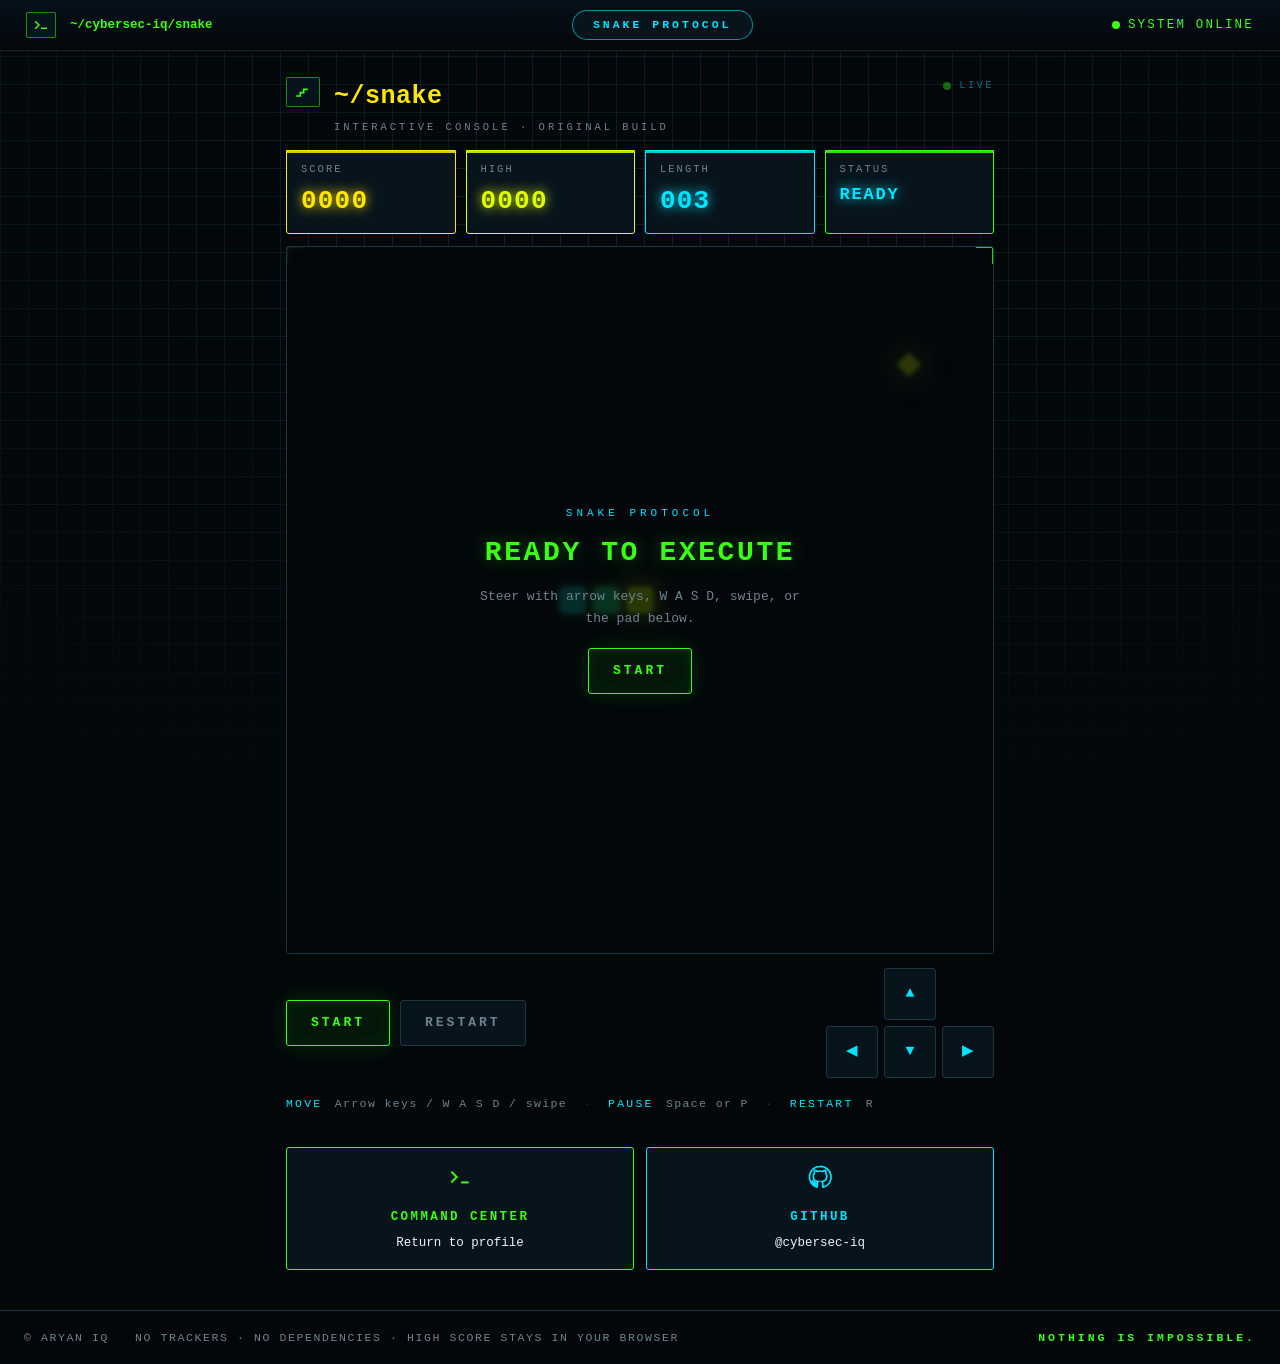
==== commit 7ca0d953: "fix(pages): move accent colours out of inline styles Live verification surfaced a CSP violation: the" ====
--- a/docs/snake/index.html
+++ b/docs/snake/index.html
@@ -35,22 +35,22 @@
       <h1 class="sec__path">~/snake</h1>
       <p class="sec__sub">INTERACTIVE CONSOLE &middot; ORIGINAL BUILD</p>
     </span>
-    <span class="sec__right"><span class="dot" style="color:#39FF14"></span>LIVE</span>
+    <span class="sec__right"><span class="dot is-green"></span>LIVE</span>
   </div>
 
   <main>
     <!-- HUD -->
     <section class="hud" aria-label="Game status">
-      <div class="hud__cell" style="--accent:#FFE600">
+      <div class="hud__cell a-yellow">
         <span class="hud__k">Score</span><span class="hud__v" id="score">0000</span>
       </div>
-      <div class="hud__cell" style="--accent:#DFFF00">
+      <div class="hud__cell a-lime">
         <span class="hud__k">High</span><span class="hud__v" id="high">0000</span>
       </div>
-      <div class="hud__cell" style="--accent:#00E5FF">
+      <div class="hud__cell a-cyan">
         <span class="hud__k">Length</span><span class="hud__v" id="length">003</span>
       </div>
-      <div class="hud__cell" style="--accent:#39FF14">
+      <div class="hud__cell a-green">
         <span class="hud__k">Status</span><span class="hud__v hud__v--status" id="status">READY</span>
       </div>
     </section>
@@ -96,12 +96,12 @@
     </p>
 
     <nav class="tiles backnav" aria-label="Return links">
-      <a class="tile" style="--accent:#39FF14" href="../">
+      <a class="tile a-green" href="../">
         <svg width="26" height="26" viewBox="0 0 24 24" fill="none" stroke="#39FF14" stroke-width="1.8" aria-hidden="true"><path d="M4 7 l5 5 l-5 5"/><path d="M13 17 h7"/></svg>
         <p class="tile__title">COMMAND CENTER</p>
         <p class="tile__value">Return to profile</p>
       </a>
-      <a class="tile" style="--accent:#00E5FF" href="https://github.com/cybersec-iq" target="_blank" rel="noopener noreferrer">
+      <a class="tile a-cyan" href="https://github.com/cybersec-iq" target="_blank" rel="noopener noreferrer">
         <svg width="26" height="26" viewBox="0 0 24 24" fill="none" stroke="#00E5FF" stroke-width="1.6" aria-hidden="true"><path d="M12 2.2 a9.8 9.8 0 0 0-3.1 19.1 c.5.1.7-.2.7-.5 v-1.8 c-2.7.6-3.3-1.3-3.3-1.3 -.4-1.1-1.1-1.4-1.1-1.4 -.9-.6.1-.6.1-.6 1 .1 1.5 1 1.5 1 .9 1.5 2.3 1.1 2.9.8 .1-.6.3-1.1.6-1.3 -2.2-.2-4.5-1.1-4.5-4.9 0-1.1.4-2 1-2.7 -.1-.3-.4-1.3.1-2.7 0 0 .8-.3 2.7 1 a9.4 9.4 0 0 1 4.9 0 c1.9-1.3 2.7-1 2.7-1 .5 1.4.2 2.4.1 2.7 .6.7 1 1.6 1 2.7 0 3.8-2.3 4.7-4.5 4.9 .4.3.7.9.7 1.9 v2.8 c0 .3.2.6.7.5 A9.8 9.8 0 0 0 12 2.2 Z"/></svg>
         <p class="tile__title">GITHUB</p>
         <p class="tile__value">@cybersec-iq</p>
--- a/docs/styles.css
+++ b/docs/styles.css
@@ -419,3 +419,20 @@
   }
   body::after { display: none; }
 }
+
+/* ---------------- accent utilities ----------------
+   These exist because the page ships a strict CSP (style-src 'self').
+   Inline style="--accent:…" attributes are blocked by it, which silently
+   collapsed every per-card accent to the default. Classes keep the hardened
+   policy and the reference's colour coding at the same time. */
+
+.a-green  { --accent: var(--green); }
+.a-cyan   { --accent: var(--cyan); }
+.a-yellow { --accent: var(--yellow); }
+.a-lime   { --accent: var(--lime); }
+.a-blue   { --accent: var(--blue); }
+
+.is-green { color: var(--green); }
+.is-muted { color: var(--muted); }
+.noshrink { flex: none; }
+.mt       { margin-top: 18px; }
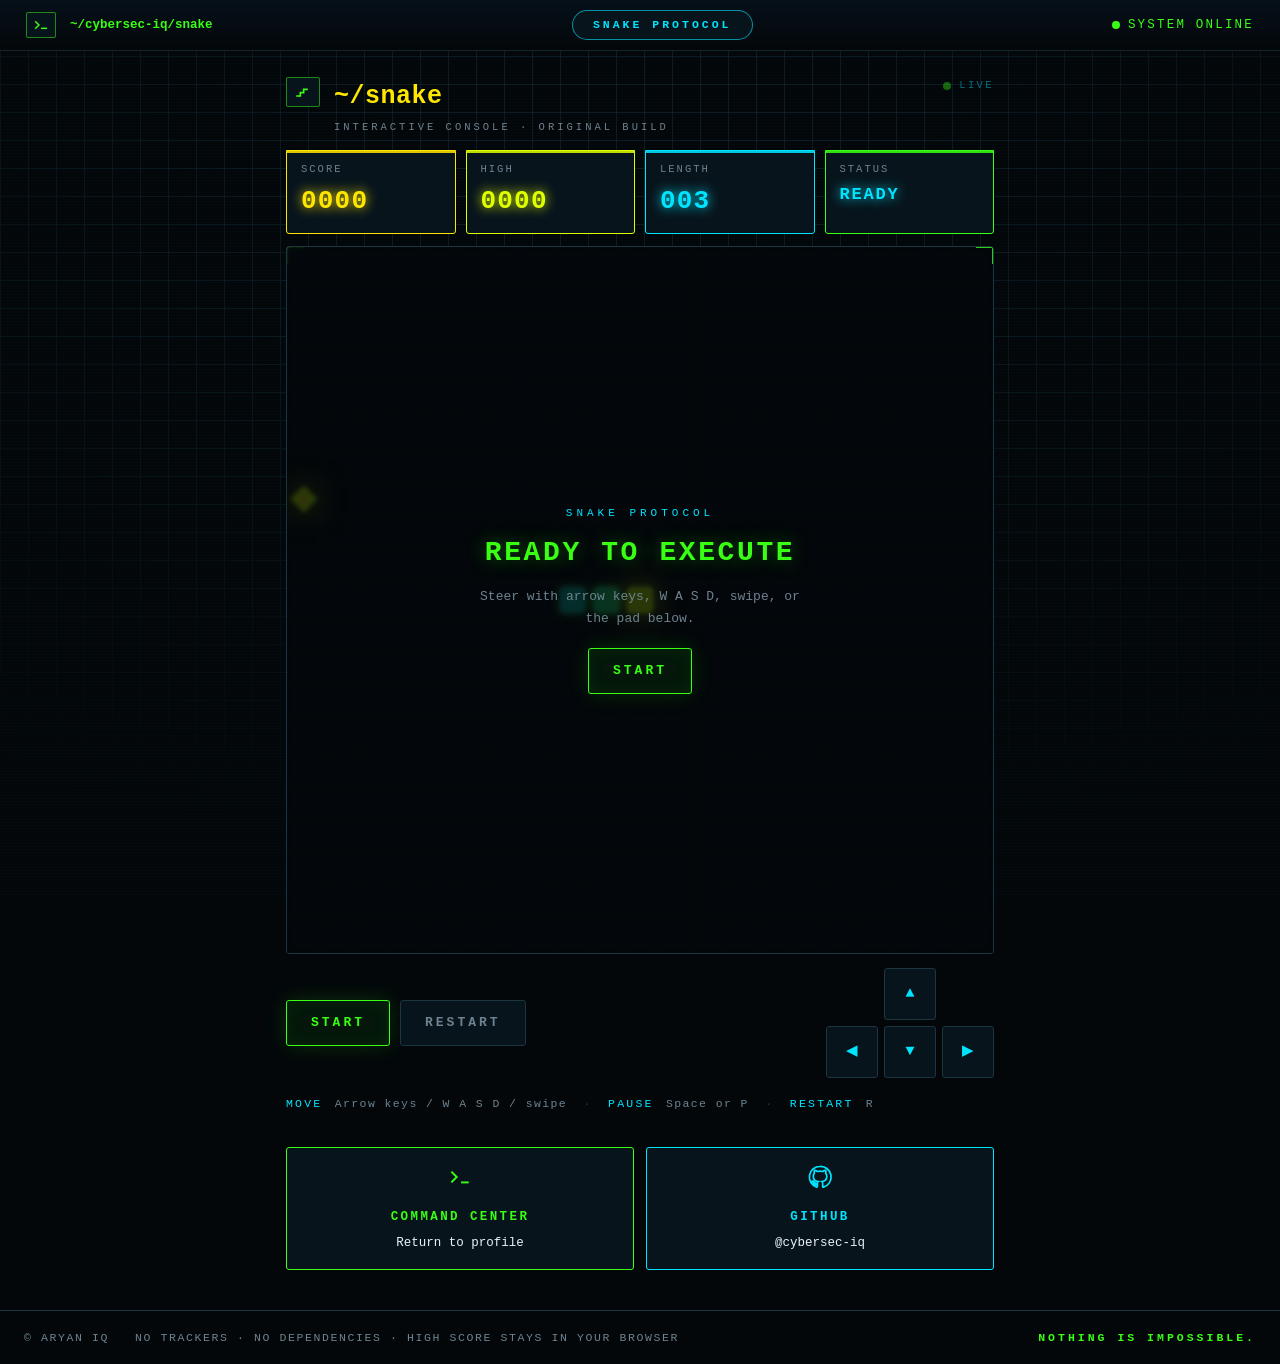
==== commit 5c43c319: "fix(branding): replace command center logo and favicon Swaps the generated shield/target SVG in the " ====
--- a/docs/snake/index.html
+++ b/docs/snake/index.html
@@ -11,7 +11,11 @@
 <meta name="theme-color" content="#03070A">
 <link rel="stylesheet" href="../styles.css">
 <link rel="stylesheet" href="./styles.css">
-<link rel="icon" href="data:image/svg+xml,%3Csvg xmlns='http://www.w3.org/2000/svg' viewBox='0 0 32 32'%3E%3Crect width='32' height='32' fill='%2303070A'/%3E%3Cpath d='M4 22h7v-6h7v-6h7' fill='none' stroke='%2339FF14' stroke-width='4'/%3E%3Crect x='24' y='7' width='5' height='5' fill='%23DFFF00'/%3E%3C/svg%3E">
+<link rel="icon" href="../favicon.ico?v=2" sizes="any">
+<link rel="icon" type="image/png" sizes="16x16" href="../favicon-16x16.png?v=2">
+<link rel="icon" type="image/png" sizes="32x32" href="../favicon-32x32.png?v=2">
+<link rel="icon" type="image/png" sizes="48x48" href="../favicon-48x48.png?v=2">
+<link rel="apple-touch-icon" href="../apple-touch-icon.png?v=2">
 </head>
 <body>
 <a class="skip" href="#board">Skip to game board</a>
--- a/docs/styles.css
+++ b/docs/styles.css
@@ -14,6 +14,7 @@
   --line-3: #284653;
 
   --green: #39FF14;
+  --green-hi: #48FF24;
   --green-dim: #1B7A10;
   --cyan: #00E5FF;
   --cyan-dim: #0A6C7C;
@@ -136,7 +137,20 @@
 .rail { position: sticky; top: var(--gap); display: grid; gap: var(--gap); }
 
 .ident { padding: 22px 20px 18px; text-align: center; }
-.ident__mark { width: 74px; height: 88px; margin: 0 auto 12px; display: block; }
+/* Brand mark. The source artwork is composed on solid black, so it is
+   composited with `screen`: pure black resolves to the card beneath while the
+   glow is preserved exactly. No recolouring, no redraw, no added backdrop —
+   and where blend modes are unsupported it simply falls back to the artwork
+   on its own black field. */
+.ident__mark {
+  display: block;
+  width: min(150px, 62%);
+  height: auto;
+  aspect-ratio: 1 / 1;
+  object-fit: contain;
+  margin: 2px auto 16px;
+  mix-blend-mode: screen;
+}
 .ident__name { margin: 0; font-size: 25px; letter-spacing: 4px; color: var(--green); font-weight: 700; }
 .ident__handle { margin: 4px 0 0; font-size: 12px; color: var(--cyan); letter-spacing: 1.4px; }
 .ident__roles { margin: 14px 0 0; padding: 14px 0 0; border-top: 1px solid var(--line);
@@ -198,29 +212,36 @@
 
 /* ---------------- whoami ---------------- */
 
-.who__prompt { display: flex; align-items: center; flex-wrap: wrap; gap: 8px; font-size: 15px; }
+.who__terminal { overflow: visible; }
+.who__chrome { min-height: 44px; padding: 0 20px; border-bottom: 1px solid var(--line-3);
+               background: var(--surface-3); display: grid; grid-template-columns: 92px 1fr auto;
+               align-items: center; gap: 12px; }
+.who__lights { display: flex; gap: 9px; }
+.who__lights i { width: 10px; height: 10px; border-radius: 50%; background: #ff5f57; }
+.who__lights i:nth-child(2) { background: #febc2e; }
+.who__lights i:nth-child(3) { background: #28c840; }
+.who__title { font-size: 12.5px; color: var(--text); letter-spacing: .4px; }
+.who__online { display: flex; align-items: center; gap: 9px; color: var(--green);
+               font-size: 11px; font-weight: 600; letter-spacing: 1.8px; }
+.who__body { padding: clamp(18px, 2.8vw, 30px); }
+.who__prompt { margin: 0; font-size: clamp(12px, 1.8vw, 14px); line-height: 1.7; }
+.who__prompt p { margin: 0; }
 .who__user { color: var(--green); font-weight: 600; }
-.who__sep { color: var(--cyan); }
 .who__cmd { color: var(--text-hi); }
-.who__pill { margin-left: auto; display: flex; align-items: center; gap: 8px;
-             border: 1px solid rgba(57,255,20,.7); border-radius: 3px;
-             padding: 4px 14px; color: var(--green); font-size: 11.5px; letter-spacing: 2px; }
-.who__name { margin: 18px 0 0; font-size: clamp(38px, 8vw, 66px); font-weight: 700;
-             letter-spacing: 4px; line-height: 1; }
+.who__cursor { display: inline-block; margin-left: 3px; color: var(--green);
+               animation: blink .7s steps(1) infinite; text-shadow: 0 0 8px rgba(57,255,20,.45); }
+.who__typing-result { min-height: 1.7em; color: var(--green); opacity: .78; }
+.who__name { margin: 24px 0 0; font-size: clamp(38px, 7vw, 58px); font-weight: 700;
+             letter-spacing: 3px; line-height: 1; }
 .who__name b { color: var(--green); text-shadow: 0 0 18px rgba(57,255,20,.45); font-weight: 700; }
-.who__name i { color: var(--cyan); font-style: normal; text-shadow: 0 0 18px rgba(0,229,255,.45); }
-.who__caret { display: inline-block; width: .5em; height: .82em; background: var(--cyan);
-              vertical-align: baseline; animation: blink 1.15s steps(1) infinite; }
+.who__name i { color: var(--green-hi); font-style: normal; text-shadow: 0 0 18px rgba(57,255,20,.35); }
 @keyframes blink { 0%,49% { opacity: 1; } 50%,100% { opacity: 0; } }
 .who__roles { margin: 10px 0 0; font-size: clamp(11.5px, 2.2vw, 14.5px);
               letter-spacing: 2px; color: var(--text); }
 .who__rule { height: 2px; width: 260px; max-width: 60%; margin: 12px 0 0;
              background: linear-gradient(90deg, var(--green), rgba(0,229,255,.35), transparent); }
 
-.who__grid { display: grid; grid-template-columns: minmax(0,1fr) auto; gap: 20px;
-             align-items: center; margin-top: 20px; }
-.who__facts { border: 1px solid var(--green); border-radius: var(--radius);
-              background: #03110C; padding: 16px 18px; display: grid; gap: 12px; }
+.who__facts { margin-top: 18px; padding: 6px 0; display: grid; gap: 13px; max-width: 760px; }
 .fact { display: grid; grid-template-columns: 20px minmax(0, 150px) 1fr; align-items: center;
         gap: 12px; font-size: clamp(12px, 2.2vw, 15px); }
 .fact__k { color: var(--cyan); letter-spacing: 2px; }
@@ -228,7 +249,11 @@
 .fact__v { color: var(--text-hi); letter-spacing: 1.2px; font-weight: 600; }
 .fact__v--yellow { color: var(--yellow); }
 .fact__v--green { color: var(--green); }
-.who__globe { width: 168px; height: 168px; opacity: .8; }
+.who__divider { position: absolute; left: 4%; right: 4%; bottom: -21px; height: 1px;
+                background: linear-gradient(90deg,var(--green-dim),var(--line-2) 49%,var(--cyan-dim)); }
+.who__divider span { position: absolute; left: 50%; top: 50%; width: 9px; height: 9px;
+                     background: var(--surface); border: 1px solid var(--yellow);
+                     transform: translate(-50%,-50%) rotate(45deg); }
 
 /* ---------------- about ---------------- */
 
@@ -242,9 +267,10 @@
            font-size: 11px; letter-spacing: 3.4px; color: var(--cyan); }
 .subhead::after { content: ""; flex: 1; height: 1px; background: var(--line-2); }
 
-.cards { display: grid; gap: 12px; grid-template-columns: repeat(auto-fit, minmax(190px, 1fr)); }
+.cards { display: grid; gap: 12px; grid-template-columns: repeat(auto-fit, minmax(190px, 1fr));
+         grid-auto-rows: 1fr; align-items: stretch; }
 .card { position: relative; background: var(--surface-2); border: 1px solid var(--line-2);
-        border-radius: var(--radius); padding: 16px 15px; }
+        border-radius: var(--radius); padding: 16px 15px 18px; display: flex; flex-direction: column; }
 .card::before { content: ""; position: absolute; inset: -1px -1px auto -1px; height: 2px;
                 background: var(--accent, var(--cyan)); opacity: .85; }
 .card__icon { margin-bottom: 10px; }
@@ -395,8 +421,6 @@
   .nav__link { border-left: 0; border-bottom: 2px solid transparent; white-space: nowrap; padding: 9px 14px; }
   .nav__link[aria-current="true"] { border-left: 0; border-bottom-color: var(--green); background: var(--surface-2); }
   .nav__link::after { display: none; }
-  .who__grid { grid-template-columns: 1fr; }
-  .who__globe { display: none; }
   .snake { grid-template-columns: 1fr; }
 }
 
@@ -405,6 +429,14 @@
   .topbar { font-size: 11.5px; gap: 10px; }
   .ident__roles { text-align: left; }
   .sec__right { display: none; }
+  .who__chrome { min-height: 40px; padding: 0 12px; grid-template-columns: 68px 1fr auto; gap: 6px; }
+  .who__lights { gap: 6px; }
+  .who__lights i { width: 8px; height: 8px; }
+  .who__title { font-size: 9.5px; }
+  .who__online { font-size: 9px; gap: 5px; letter-spacing: 1px; }
+  .who__body { padding: 16px; }
+  .fact { grid-template-columns: 18px 88px minmax(0,1fr); gap: 8px; }
+  .who__roles { line-height: 1.65; }
 }
 
 @media (max-width: 380px) {
@@ -436,3 +468,41 @@
 .is-muted { color: var(--muted); }
 .noshrink { flex: none; }
 .mt       { margin-top: 18px; }
+
+/* ---------------- narrow-viewport overflow guards ----------------
+   Found at 320px: the session panel shows an IANA timezone
+   ("America/Los_Angeles"), which has no break opportunity and forced the
+   rail — and therefore the whole grid — wider than the viewport. Because
+   body sets overflow-x:hidden, the excess was clipped rather than
+   scrollable, silently cutting content off the right edge.
+
+   Grid and flex items default to min-width:auto, so a single unbreakable
+   string can push a track past its share. These pin the floor to 0 and let
+   long values wrap. */
+
+.shell > *, .rail, .main, .sec, .panel, .body { min-width: 0; }
+
+.session__row { gap: 8px; align-items: baseline; }
+.session__k { flex: none; }
+.session__v { text-align: right; overflow-wrap: anywhere; word-break: break-word; }
+
+.topbar { flex-wrap: wrap; row-gap: 6px; }
+.topbar__path, .topbar__state { overflow-wrap: anywhere; }
+
+.ident__role, .fact, .sys__body, .card__body, .tile__value, .tile__body,
+.prose, .summary, .foot { overflow-wrap: anywhere; }
+
+.chips { min-width: 0; }
+.chip { max-width: 100%; overflow-wrap: anywhere; }
+
+.who__name { overflow-wrap: anywhere; }
+
+@media (max-width: 420px) {
+  .fact { grid-template-columns: 18px 1fr; row-gap: 2px; }
+  .fact__v { grid-column: 2; }
+  .summary { gap: 8px 18px; }
+}
+
+/* The activity and contribution-grid SVGs already carry their own framed
+   panel, so they sit directly in the section rather than inside a second one. */
+.figures { display: grid; gap: 18px; }
